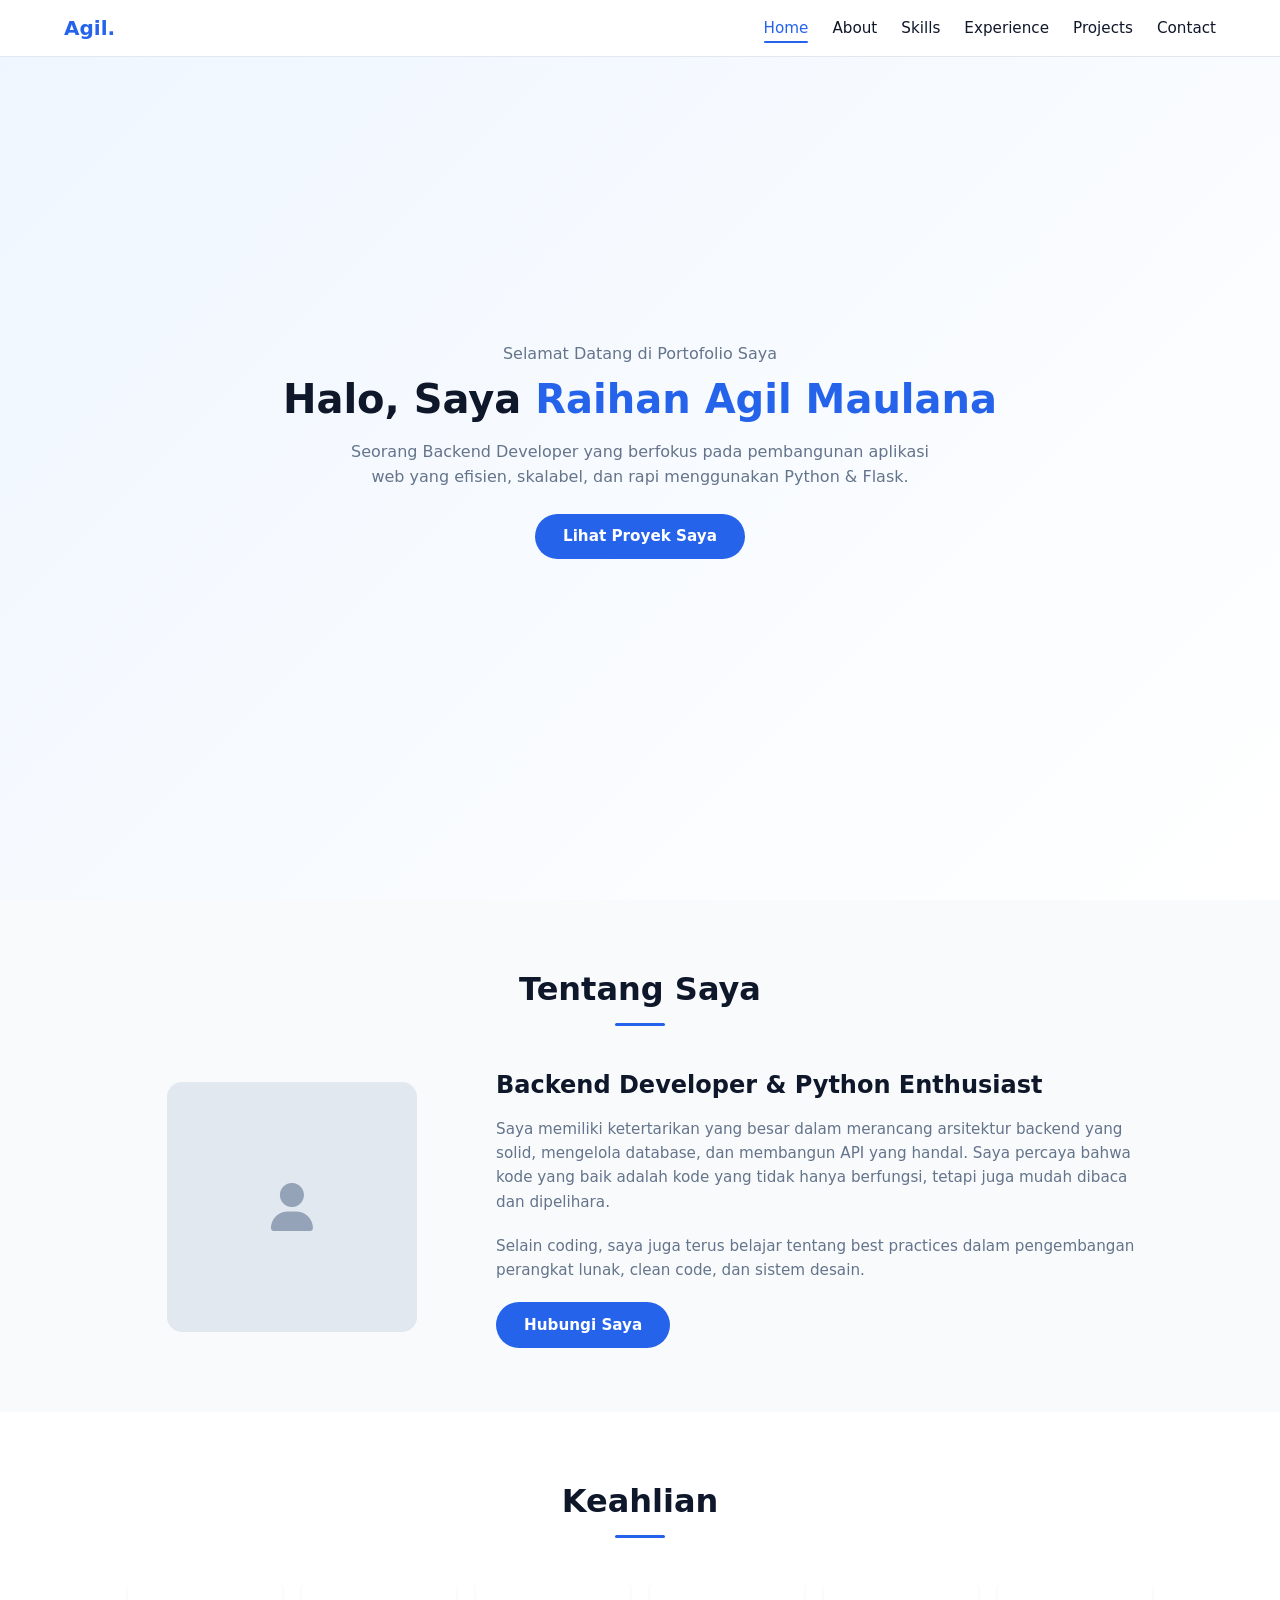
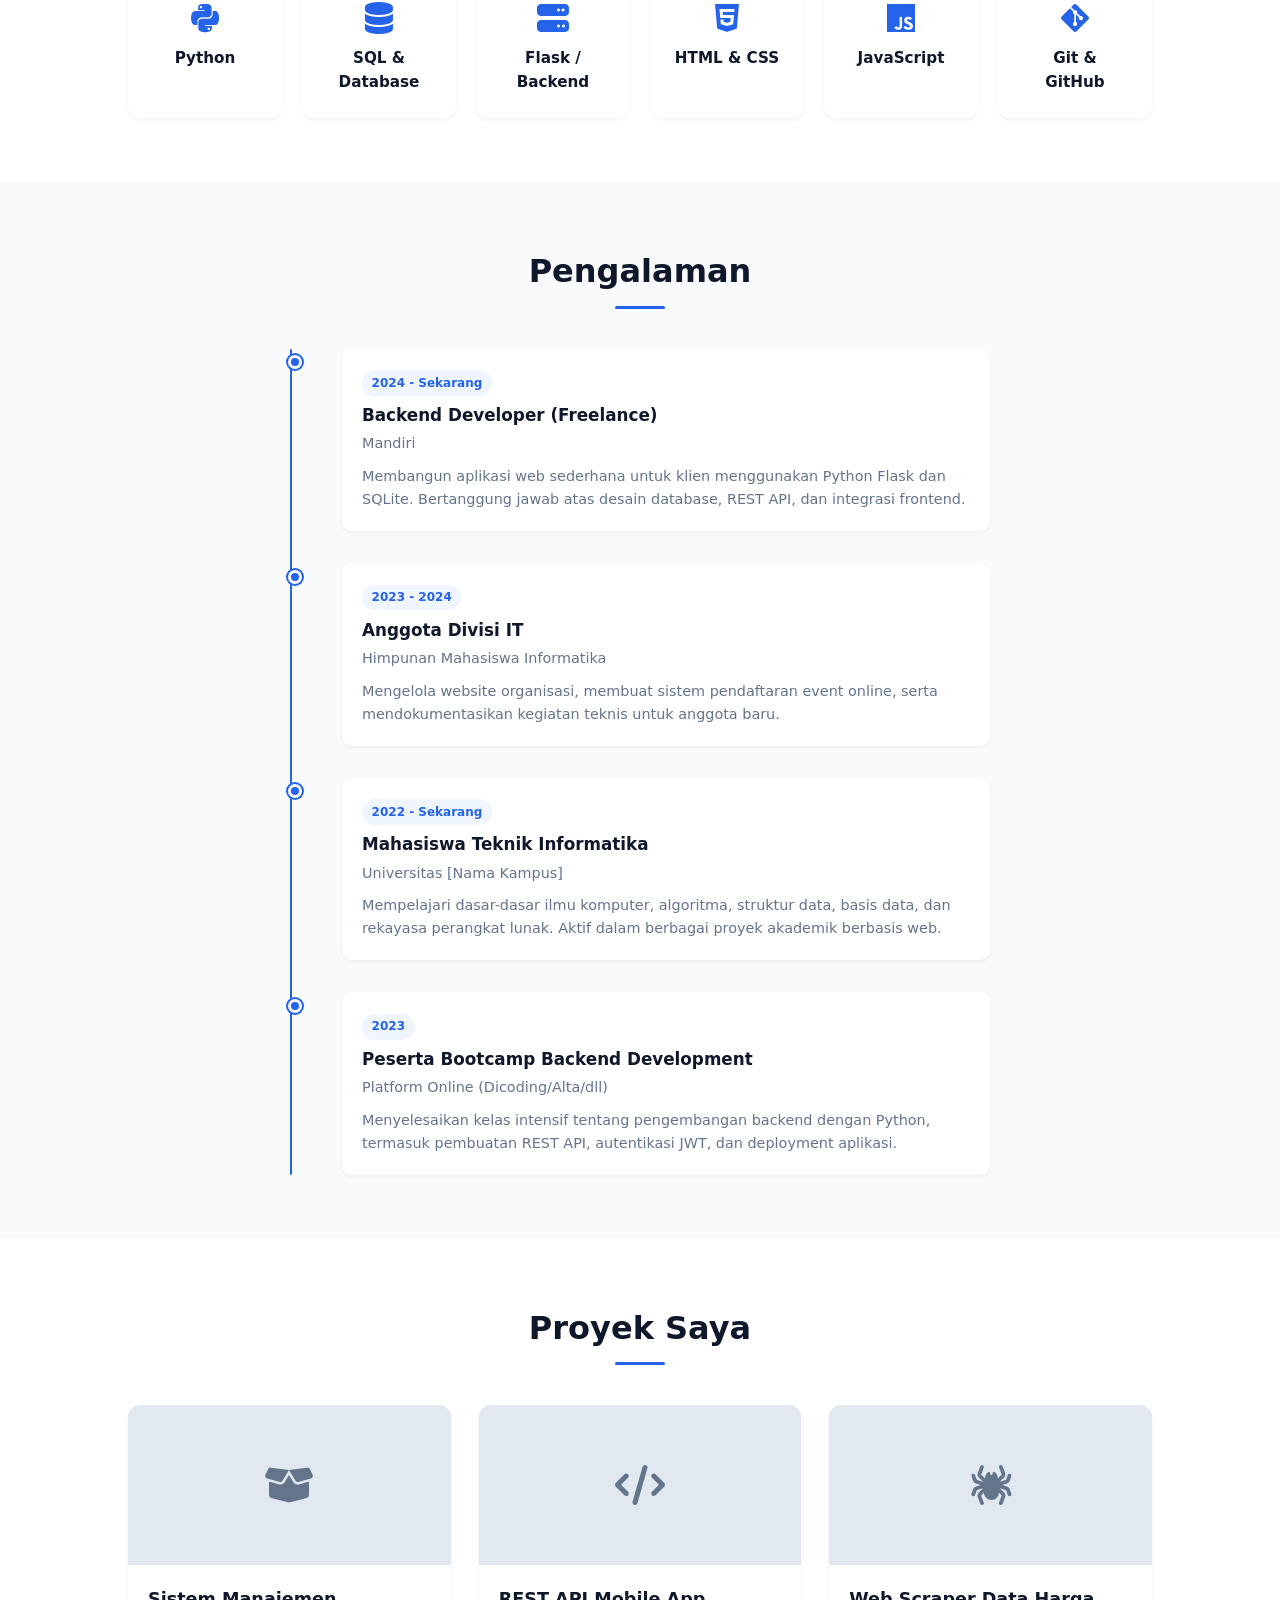
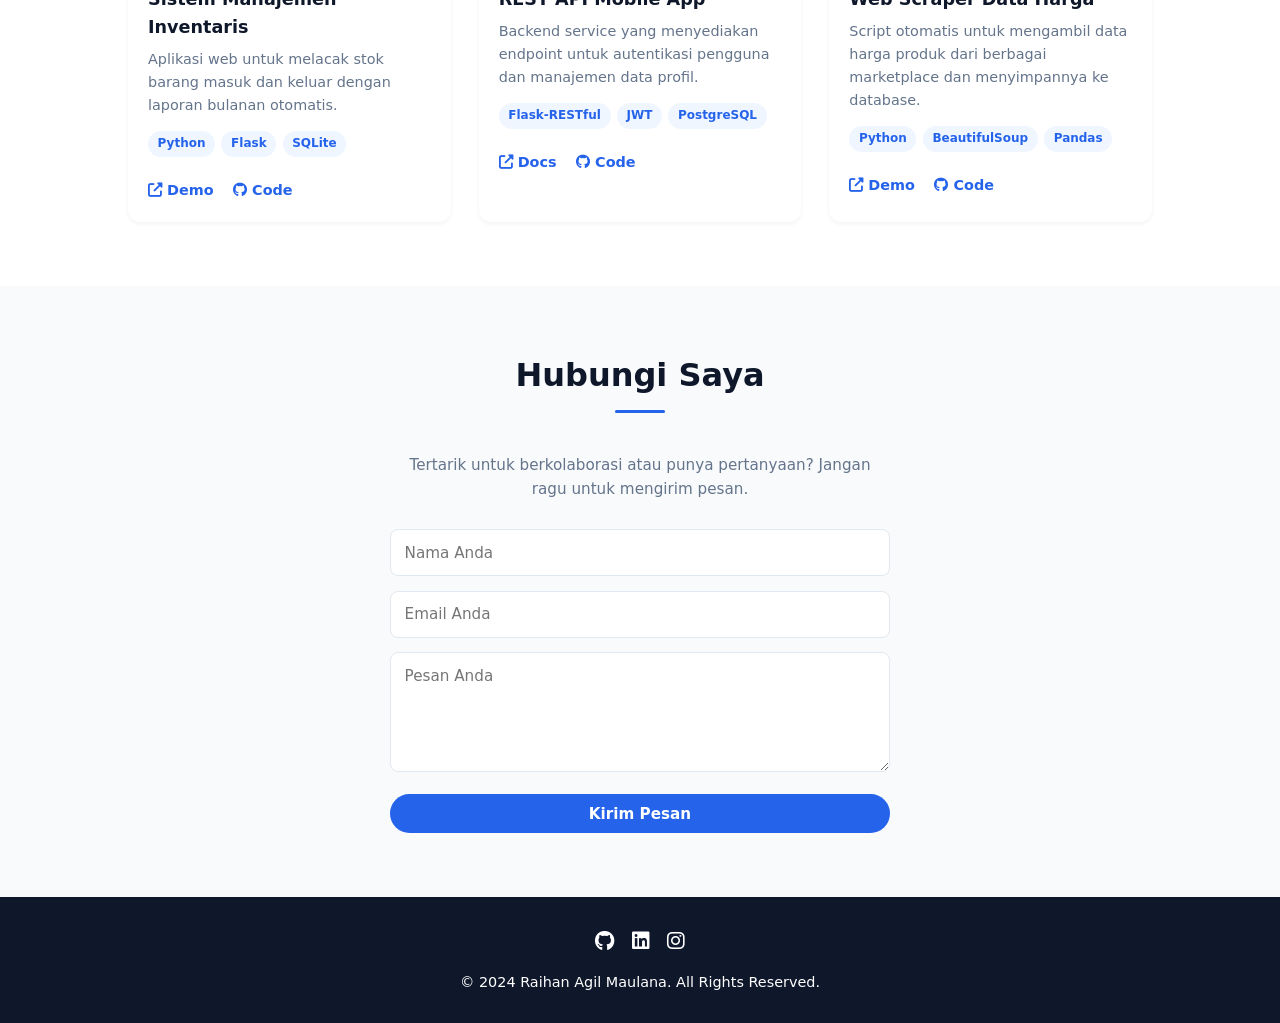
==== index.html @ 8e7da28b "ya update" ====
<!doctype html>
<html lang="id">
  <head>
    <meta charset="UTF-8" />
    <meta name="viewport" content="width=device-width, initial-scale=1.0" />
    <title>Portofolio - Raihan Agil Maulana</title>
    <!-- Font Awesome untuk ikon -->
    <link
      rel="stylesheet"
      href="https://cdnjs.cloudflare.com/ajax/libs/font-awesome/6.4.0/css/all.min.css"
    />
    <!-- CSS Eksternal -->
    <link rel="stylesheet" href="Frontend/profil/css/style.css" />
  </head>
  <body>
    <!-- Navbar -->
    <nav id="navbar">
      <a href="Frontend/admin/login.html" class="logo">Agil.</a>
      <ul id="navMenu">
        <li><a href="#home" class="nav-link active">Home</a></li>
        <li><a href="#about" class="nav-link">About</a></li>
        <li><a href="#skills" class="nav-link">Skills</a></li>
        <li><a href="#experience" class="nav-link">Experience</a></li>
        <li><a href="#projects" class="nav-link">Projects</a></li>
        <li><a href="#contact" class="nav-link">Contact</a></li>
      </ul>
      <button class="hamburger" id="hamburger">
        <i class="fas fa-bars"></i>
      </button>
    </nav>

    <!-- Hero -->
    <section class="hero" id="home">
      <div class="hero-content">
        <h4>Selamat Datang di Portofolio Saya</h4>
        <h1>Halo, Saya <span>Raihan Agil Maulana</span></h1>
        <p>
          Seorang Backend Developer yang berfokus pada pembangunan aplikasi web
          yang efisien, skalabel, dan rapi menggunakan Python & Flask.
        </p>
        <a href="#projects" class="btn">Lihat Proyek Saya</a>
      </div>
    </section>

    <!-- About -->
    <section id="about">
      <h2 class="section-title">Tentang Saya</h2>
      <div class="about-content">
        <div class="about-img">
          <div class="placeholder-img">
            <i class="fas fa-user"></i>
          </div>
        </div>
        <div class="about-text">
          <h3>Backend Developer & Python Enthusiast</h3>
          <p>
            Saya memiliki ketertarikan yang besar dalam merancang arsitektur
            backend yang solid, mengelola database, dan membangun API yang
            handal. Saya percaya bahwa kode yang baik adalah kode yang tidak
            hanya berfungsi, tetapi juga mudah dibaca dan dipelihara.
          </p>
          <p>
            Selain coding, saya juga terus belajar tentang best practices dalam
            pengembangan perangkat lunak, clean code, dan sistem desain.
          </p>
          <a href="#contact" class="btn">Hubungi Saya</a>
        </div>
      </div>
    </section>

    <!-- Skills -->
    <section id="skills" class="bg-white">
      <h2 class="section-title">Keahlian</h2>
      <div class="skills-grid">
        <div class="skill-card">
          <i class="fab fa-python"></i>
          <h4>Python</h4>
        </div>
        <div class="skill-card">
          <i class="fas fa-database"></i>
          <h4>SQL & Database</h4>
        </div>
        <div class="skill-card">
          <i class="fas fa-server"></i>
          <h4>Flask / Backend</h4>
        </div>
        <div class="skill-card">
          <i class="fab fa-html5"></i>
          <h4>HTML & CSS</h4>
        </div>
        <div class="skill-card">
          <i class="fab fa-js"></i>
          <h4>JavaScript</h4>
        </div>
        <div class="skill-card">
          <i class="fab fa-git-alt"></i>
          <h4>Git & GitHub</h4>
        </div>
      </div>
    </section>

    <!-- Experience (BARU) -->
    <section id="experience">
      <h2 class="section-title">Pengalaman</h2>
      <div class="timeline">
        <!-- Item 1 -->
        <div class="timeline-item">
          <div class="timeline-dot"></div>
          <div class="timeline-content">
            <span class="timeline-date">2024 - Sekarang</span>
            <h3>Backend Developer (Freelance)</h3>
            <h4>Mandiri</h4>
            <p>
              Membangun aplikasi web sederhana untuk klien menggunakan Python
              Flask dan SQLite. Bertanggung jawab atas desain database, REST
              API, dan integrasi frontend.
            </p>
          </div>
        </div>

        <!-- Item 2 -->
        <div class="timeline-item">
          <div class="timeline-dot"></div>
          <div class="timeline-content">
            <span class="timeline-date">2023 - 2024</span>
            <h3>Anggota Divisi IT</h3>
            <h4>Himpunan Mahasiswa Informatika</h4>
            <p>
              Mengelola website organisasi, membuat sistem pendaftaran event
              online, serta mendokumentasikan kegiatan teknis untuk anggota
              baru.
            </p>
          </div>
        </div>

        <!-- Item 3 -->
        <div class="timeline-item">
          <div class="timeline-dot"></div>
          <div class="timeline-content">
            <span class="timeline-date">2022 - Sekarang</span>
            <h3>Mahasiswa Teknik Informatika</h3>
            <h4>Universitas [Nama Kampus]</h4>
            <p>
              Mempelajari dasar-dasar ilmu komputer, algoritma, struktur data,
              basis data, dan rekayasa perangkat lunak. Aktif dalam berbagai
              proyek akademik berbasis web.
            </p>
          </div>
        </div>

        <!-- Item 4 -->
        <div class="timeline-item">
          <div class="timeline-dot"></div>
          <div class="timeline-content">
            <span class="timeline-date">2023</span>
            <h3>Peserta Bootcamp Backend Development</h3>
            <h4>Platform Online (Dicoding/Alta/dll)</h4>
            <p>
              Menyelesaikan kelas intensif tentang pengembangan backend dengan
              Python, termasuk pembuatan REST API, autentikasi JWT, dan
              deployment aplikasi.
            </p>
          </div>
        </div>
      </div>
    </section>

    <!-- Projects -->
    <section id="projects" class="bg-white">
      <h2 class="section-title">Proyek Saya</h2>
      <div class="projects-grid">
        <!-- Project 1 -->
        <div class="project-card">
          <div class="project-img"><i class="fas fa-box-open"></i></div>
          <div class="project-info">
            <h3>Sistem Manajemen Inventaris</h3>
            <p>
              Aplikasi web untuk melacak stok barang masuk dan keluar dengan
              laporan bulanan otomatis.
            </p>
            <div class="project-tags">
              <span>Python</span>
              <span>Flask</span>
              <span>SQLite</span>
            </div>
            <div class="project-links">
              <a href="#"><i class="fas fa-external-link-alt"></i> Demo</a>
              <a href="#"><i class="fab fa-github"></i> Code</a>
            </div>
          </div>
        </div>

        <!-- Project 2 -->
        <div class="project-card">
          <div class="project-img"><i class="fas fa-code"></i></div>
          <div class="project-info">
            <h3>REST API Mobile App</h3>
            <p>
              Backend service yang menyediakan endpoint untuk autentikasi
              pengguna dan manajemen data profil.
            </p>
            <div class="project-tags">
              <span>Flask-RESTful</span>
              <span>JWT</span>
              <span>PostgreSQL</span>
            </div>
            <div class="project-links">
              <a href="#"><i class="fas fa-external-link-alt"></i> Docs</a>
              <a href="#"><i class="fab fa-github"></i> Code</a>
            </div>
          </div>
        </div>

        <!-- Project 3 -->
        <div class="project-card">
          <div class="project-img"><i class="fas fa-spider"></i></div>
          <div class="project-info">
            <h3>Web Scraper Data Harga</h3>
            <p>
              Script otomatis untuk mengambil data harga produk dari berbagai
              marketplace dan menyimpannya ke database.
            </p>
            <div class="project-tags">
              <span>Python</span>
              <span>BeautifulSoup</span>
              <span>Pandas</span>
            </div>
            <div class="project-links">
              <a href="#"><i class="fas fa-external-link-alt"></i> Demo</a>
              <a href="#"><i class="fab fa-github"></i> Code</a>
            </div>
          </div>
        </div>
      </div>
    </section>

    <!-- Contact -->
    <section id="contact">
      <h2 class="section-title">Hubungi Saya</h2>
      <div class="contact-container">
        <p>
          Tertarik untuk berkolaborasi atau punya pertanyaan? Jangan ragu untuk
          mengirim pesan.
        </p>
        <form class="contact-form">
          <input type="text" placeholder="Nama Anda" required />
          <input type="email" placeholder="Email Anda" required />
          <textarea placeholder="Pesan Anda" required></textarea>
          <button type="submit" class="btn">Kirim Pesan</button>
        </form>
      </div>
    </section>

    <!-- Footer -->
    <footer>
      <div class="socials">
        <a href="#"><i class="fab fa-github"></i></a>
        <a href="#"><i class="fab fa-linkedin"></i></a>
        <a href="#"><i class="fab fa-instagram"></i></a>
      </div>
      <p>&copy; 2024 Raihan Agil Maulana. All Rights Reserved.</p>
    </footer>

    <!-- JavaScript Eksternal -->
    <script src="Frontend/profil/js/script.js"></script>
  </body>
</html>
---- Frontend/profil/css/style.css ----
/* === RESET & VARIABEL === */
:root {
  --primary: #2563eb;
  --secondary: #1e40af;
  --bg-light: #f8fafc;
  --bg-white: #ffffff;
  --text-dark: #0f172a;
  --text-gray: #64748b;
  --border: #e2e8f0;
}

* {
  margin: 0;
  padding: 0;
  box-sizing: border-box;
  font-family: "Segoe UI", system-ui, sans-serif;
}
html {
  scroll-behavior: smooth;
}
body {
  background: var(--bg-light);
  color: var(--text-dark);
  line-height: 1.6;
  font-size: 16px;
}

/* === NAVBAR === */
nav {
  position: fixed;
  top: 0;
  width: 100%;
  background: rgba(255, 255, 255, 0.95);
  backdrop-filter: blur(10px);
  z-index: 1000;
  padding: 0.75rem 5%;
  display: flex;
  justify-content: space-between;
  align-items: center;
  border-bottom: 1px solid var(--border);
  transition: all 0.3s ease;
}
nav.scrolled {
  box-shadow: 0 2px 10px rgba(0, 0, 0, 0.05);
  padding: 0.5rem 5%;
}
nav .logo {
  font-size: 1.25rem;
  font-weight: 700;
  color: var(--primary);
  text-decoration: none;
}
nav ul {
  display: flex;
  list-style: none;
  gap: 1.5rem;
}
nav ul li a {
  text-decoration: none;
  color: var(--text-dark);
  font-weight: 500;
  transition: 0.3s;
  position: relative;
  font-size: 0.95rem;
}
nav ul li a:hover,
nav ul li a.active {
  color: var(--primary);
}
nav ul li a.active::after {
  content: "";
  position: absolute;
  bottom: -6px;
  left: 0;
  width: 100%;
  height: 2px;
  background: var(--primary);
  border-radius: 2px;
}

.hamburger {
  display: none;
  background: none;
  border: none;
  font-size: 1.25rem;
  color: var(--text-dark);
  cursor: pointer;
}

/* === HERO === */
.hero {
  min-height: 100vh;
  display: flex;
  align-items: center;
  justify-content: center;
  text-align: center;
  padding: 0 1.5rem;
  background: linear-gradient(135deg, #eff6ff 0%, #ffffff 100%);
}
.hero-content h4 {
  color: var(--text-gray);
  font-weight: 500;
  margin-bottom: 0.5rem;
  font-size: 1rem;
}
.hero-content h1 {
  font-size: 2.5rem;
  margin-bottom: 1rem;
  line-height: 1.2;
}
.hero-content h1 span {
  color: var(--primary);
}
.hero-content p {
  max-width: 600px;
  margin: 0 auto 1.5rem;
  color: var(--text-gray);
  font-size: 1rem;
}

.btn {
  display: inline-block;
  padding: 0.65rem 1.75rem;
  background: var(--primary);
  color: white;
  text-decoration: none;
  border-radius: 50px;
  font-weight: 600;
  transition: 0.3s;
  border: none;
  cursor: pointer;
  font-size: 0.95rem;
}
.btn:hover {
  background: var(--secondary);
  transform: translateY(-2px);
}

/* === SECTIONS === */
section {
  padding: 4rem 10%;
}
.bg-white {
  background: var(--bg-white);
}
.section-title {
  text-align: center;
  font-size: 2rem;
  margin-bottom: 2.5rem;
}
.section-title::after {
  content: "";
  display: block;
  width: 50px;
  height: 3px;
  background: var(--primary);
  margin: 0.5rem auto 0;
  border-radius: 2px;
}

/* === ABOUT === */
.about-content {
  display: flex;
  gap: 2.5rem;
  align-items: center;
  flex-wrap: wrap;
}
.about-img {
  flex: 1;
  min-width: 200px;
  text-align: center;
}
.about-img .placeholder-img {
  width: 100%;
  max-width: 250px;
  height: 250px;
  background: #e2e8f0;
  border-radius: 15px;
  display: inline-flex;
  align-items: center;
  justify-content: center;
  font-size: 3rem;
  color: #94a3b8;
}
.about-text {
  flex: 2;
  min-width: 250px;
}
.about-text h3 {
  font-size: 1.5rem;
  margin-bottom: 0.75rem;
}
.about-text p {
  color: var(--text-gray);
  margin-bottom: 1.25rem;
  font-size: 0.95rem;
}

/* === SKILLS === */
.skills-grid {
  display: grid;
  grid-template-columns: repeat(auto-fit, minmax(130px, 1fr));
  gap: 1.25rem;
}
.skill-card {
  background: var(--bg-white);
  padding: 1.5rem;
  border-radius: 12px;
  text-align: center;
  box-shadow: 0 2px 4px rgba(0, 0, 0, 0.05);
  transition: 0.3s;
}
.skill-card:hover {
  transform: translateY(-3px);
  box-shadow: 0 6px 12px rgba(0, 0, 0, 0.08);
}
.skill-card i {
  font-size: 2rem;
  color: var(--primary);
  margin-bottom: 0.75rem;
}
.skill-card h4 {
  font-size: 0.95rem;
}

/* === TIMELINE (EXPERIENCE) === */
.timeline {
  position: relative;
  max-width: 700px;
  margin: 0 auto;
  padding-left: 1.75rem;
}
.timeline::before {
  content: "";
  position: absolute;
  left: 0;
  top: 0;
  width: 2px;
  height: 100%;
  background: var(--primary);
  border-radius: 2px;
}
.timeline-item {
  position: relative;
  padding-bottom: 2rem;
  padding-left: 1.5rem;
}
.timeline-item:last-child {
  padding-bottom: 0;
}
.timeline-dot {
  position: absolute;
  left: -1.9rem;
  top: 0.4rem;
  width: 14px;
  height: 14px;
  border-radius: 50%;
  background: var(--primary);
  border: 3px solid var(--bg-light);
  box-shadow: 0 0 0 2px var(--primary);
}
.timeline-content {
  background: var(--bg-white);
  padding: 1.25rem;
  border-radius: 10px;
  box-shadow: 0 2px 4px rgba(0, 0, 0, 0.05);
  transition: 0.3s;
}
.timeline-content:hover {
  transform: translateX(4px);
  box-shadow: 0 4px 8px rgba(0, 0, 0, 0.08);
}
.timeline-date {
  display: inline-block;
  background: #eff6ff;
  color: var(--primary);
  padding: 0.2rem 0.6rem;
  border-radius: 15px;
  font-size: 0.75rem;
  font-weight: 600;
  margin-bottom: 0.4rem;
}
.timeline-content h3 {
  font-size: 1.05rem;
  margin-bottom: 0.2rem;
}
.timeline-content h4 {
  color: var(--text-gray);
  font-size: 0.9rem;
  font-weight: 500;
  margin-bottom: 0.6rem;
}
.timeline-content p {
  color: var(--text-gray);
  font-size: 0.9rem;
}

/* === PROJECTS === */
.projects-grid {
  display: grid;
  grid-template-columns: repeat(auto-fit, minmax(280px, 1fr));
  gap: 1.75rem;
}
.project-card {
  background: var(--bg-white);
  border-radius: 12px;
  overflow: hidden;
  box-shadow: 0 2px 4px rgba(0, 0, 0, 0.05);
  transition: 0.3s;
}
.project-card:hover {
  transform: translateY(-3px);
  box-shadow: 0 6px 12px rgba(0, 0, 0, 0.08);
}
.project-img {
  height: 160px;
  background: #e2e8f0;
  display: flex;
  align-items: center;
  justify-content: center;
  color: var(--text-gray);
  font-size: 2.5rem;
}
.project-info {
  padding: 1.25rem;
}
.project-info h3 {
  margin-bottom: 0.4rem;
  font-size: 1.1rem;
}
.project-info p {
  color: var(--text-gray);
  font-size: 0.9rem;
  margin-bottom: 0.9rem;
}
.project-tags {
  display: flex;
  gap: 0.4rem;
  flex-wrap: wrap;
  margin-bottom: 1.25rem;
}
.project-tags span {
  background: #eff6ff;
  color: var(--primary);
  padding: 0.2rem 0.6rem;
  border-radius: 15px;
  font-size: 0.75rem;
  font-weight: 600;
}
.project-links a {
  text-decoration: none;
  color: var(--primary);
  font-weight: 600;
  margin-right: 0.9rem;
  font-size: 0.9rem;
}

/* === CONTACT === */
.contact-container {
  max-width: 500px;
  margin: 0 auto;
  text-align: center;
}
.contact-container p {
  color: var(--text-gray);
  margin-bottom: 1.75rem;
  font-size: 0.95rem;
}
.contact-form input,
.contact-form textarea {
  width: 100%;
  padding: 0.85rem;
  margin-bottom: 0.9rem;
  border: 1px solid var(--border);
  border-radius: 8px;
  font-size: 0.95rem;
  outline: none;
  transition: 0.3s;
}
.contact-form input:focus,
.contact-form textarea:focus {
  border-color: var(--primary);
}
.contact-form textarea {
  min-height: 120px;
  resize: vertical;
}
.contact-form button {
  width: 100%;
}

/* === FOOTER === */
footer {
  background: var(--text-dark);
  color: white;
  text-align: center;
  padding: 1.75rem;
}
footer .socials {
  margin-bottom: 0.9rem;
}
footer .socials a {
  color: white;
  font-size: 1.25rem;
  margin: 0 0.4rem;
  transition: 0.3s;
  text-decoration: none;
}
footer .socials a:hover {
  color: var(--primary);
}
footer p {
  font-size: 0.9rem;
}

/* === RESPONSIVE === */
@media (max-width: 1024px) {
  section {
    padding: 3.5rem 8%;
  }
  .hero-content h1 {
    font-size: 2.2rem;
  }
  .section-title {
    font-size: 1.85rem;
  }
}

@media (max-width: 768px) {
  nav ul {
    position: fixed;
    top: 60px;
    right: -100%;
    width: 65%;
    height: 100vh;
    background: white;
    flex-direction: column;
    padding: 1.5rem;
    box-shadow: -5px 0 15px rgba(0, 0, 0, 0.1);
    transition: right 0.3s ease;
    gap: 1rem;
  }
  nav ul.active {
    right: 0;
  }
  nav .logo {
    font-size: 1.1rem;
  }
  nav ul li a {
    font-size: 0.9rem;
  }
  .hamburger {
    display: block;
  }

  .hero {
    min-height: 90vh;
  }
  .hero-content h1 {
    font-size: 1.9rem;
  }
  .hero-content p {
    font-size: 0.95rem;
  }

  section {
    padding: 3rem 5%;
  }
  .section-title {
    font-size: 1.75rem;
  }

  .about-content {
    gap: 2rem;
  }
  .about-img .placeholder-img {
    max-width: 200px;
    height: 200px;
  }
  .about-text h3 {
    font-size: 1.35rem;
  }

  .skills-grid {
    grid-template-columns: repeat(auto-fit, minmax(110px, 1fr));
    gap: 1rem;
  }
  .skill-card {
    padding: 1.25rem;
  }
  .skill-card i {
    font-size: 1.75rem;
  }

  .timeline {
    padding-left: 1.4rem;
  }
  .timeline-dot {
    left: -1.6rem;
    width: 12px;
    height: 12px;
  }
  .timeline-item {
    padding-left: 1.2rem;
    padding-bottom: 1.75rem;
  }
  .timeline-content {
    padding: 1rem;
  }
  .timeline-content h3 {
    font-size: 1rem;
  }
  .timeline-content p {
    font-size: 0.85rem;
  }

  .projects-grid {
    grid-template-columns: 1fr;
    gap: 1.5rem;
  }
  .project-img {
    height: 150px;
  }
  .project-info {
    padding: 1.1rem;
  }

  .contact-container {
    padding: 0 1rem;
  }
  .contact-form input,
  .contact-form textarea {
    padding: 0.75rem;
    font-size: 0.9rem;
  }

  footer {
    padding: 1.5rem;
  }
  footer .socials a {
    font-size: 1.1rem;
    margin: 0 0.3rem;
  }
}

@media (max-width: 480px) {
  .hero-content h1 {
    font-size: 1.75rem;
  }
  .hero-content h4 {
    font-size: 0.9rem;
  }
  .btn {
    padding: 0.6rem 1.5rem;
    font-size: 0.9rem;
  }

  section {
    padding: 2.5rem 4%;
  }
  .section-title {
    font-size: 1.6rem;
  }

  .about-text h3 {
    font-size: 1.25rem;
  }
  .about-text p {
    font-size: 0.9rem;
  }

  .skills-grid {
    grid-template-columns: repeat(2, 1fr);
  }

  .timeline-content h3 {
    font-size: 0.95rem;
  }
  .timeline-content h4 {
    font-size: 0.85rem;
  }

  .project-info h3 {
    font-size: 1.05rem;
  }
  .project-info p {
    font-size: 0.85rem;
  }
  .project-tags span {
    font-size: 0.7rem;
    padding: 0.15rem 0.5rem;
  }
}
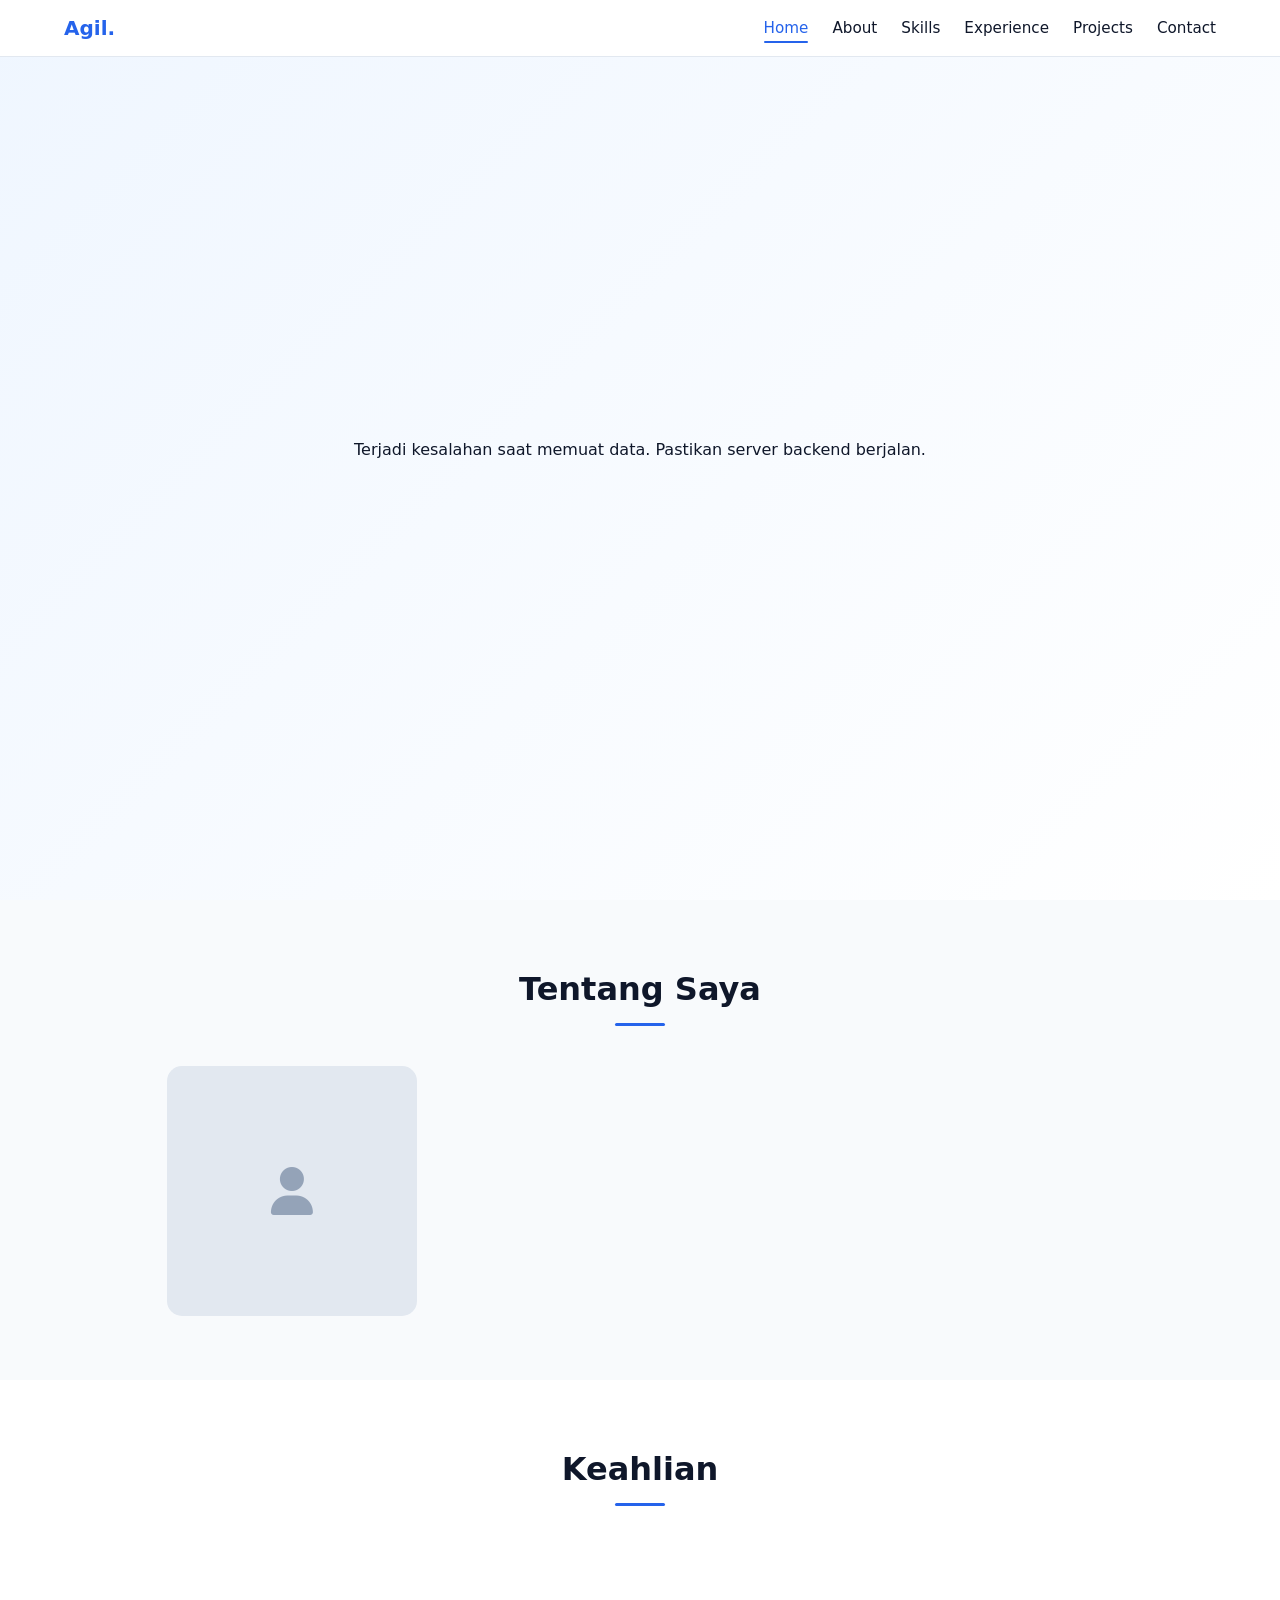
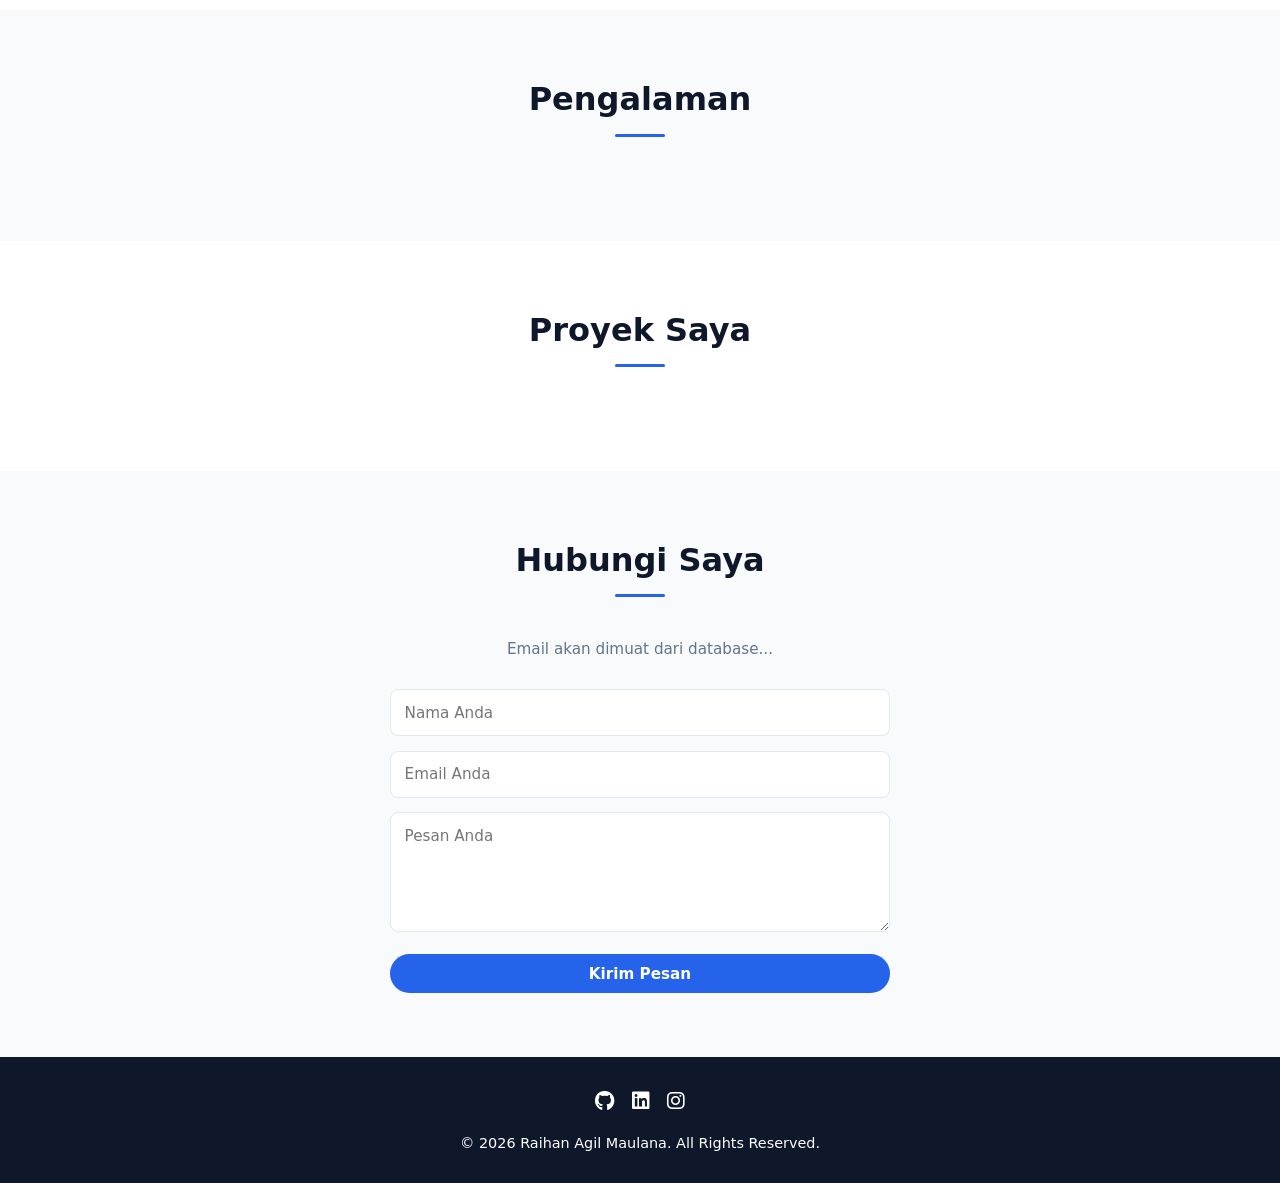
==== commit 831d2252: "ya" ====
--- a/index.html
+++ b/index.html
@@ -4,12 +4,7 @@
     <meta charset="UTF-8" />
     <meta name="viewport" content="width=device-width, initial-scale=1.0" />
     <title>Portofolio - Raihan Agil Maulana</title>
-    <!-- Font Awesome untuk ikon -->
-    <link
-      rel="stylesheet"
-      href="https://cdnjs.cloudflare.com/ajax/libs/font-awesome/6.4.0/css/all.min.css"
-    />
-    <!-- CSS Eksternal -->
+    <link rel="stylesheet" href="https://cdnjs.cloudflare.com/ajax/libs/font-awesome/6.4.0/css/all.min.css" />
     <link rel="stylesheet" href="Frontend/profil/css/style.css" />
   </head>
   <body>
@@ -24,224 +19,60 @@
         <li><a href="#projects" class="nav-link">Projects</a></li>
         <li><a href="#contact" class="nav-link">Contact</a></li>
       </ul>
-      <button class="hamburger" id="hamburger">
-        <i class="fas fa-bars"></i>
-      </button>
+      <button class="hamburger" id="hamburger"><i class="fas fa-bars"></i></button>
     </nav>
 
-    <!-- Hero -->
+    <!-- Hero Section (Dinamis) -->
     <section class="hero" id="home">
-      <div class="hero-content">
-        <h4>Selamat Datang di Portofolio Saya</h4>
-        <h1>Halo, Saya <span>Raihan Agil Maulana</span></h1>
-        <p>
-          Seorang Backend Developer yang berfokus pada pembangunan aplikasi web
-          yang efisien, skalabel, dan rapi menggunakan Python & Flask.
-        </p>
-        <a href="#projects" class="btn">Lihat Proyek Saya</a>
+      <div class="hero-content" id="hero-content">
+        <!-- Konten akan diisi oleh JS -->
+        <div class="loading-skeleton">Memuat profil...</div>
       </div>
     </section>
 
-    <!-- About -->
+    <!-- About Section (Dinamis) -->
     <section id="about">
       <h2 class="section-title">Tentang Saya</h2>
       <div class="about-content">
         <div class="about-img">
-          <div class="placeholder-img">
-            <i class="fas fa-user"></i>
-          </div>
+          <img id="profile-photo" src="" alt="Foto Profil" style="display:none; width:100%; border-radius:50%;" />
+          <div class="placeholder-img" id="photo-placeholder"><i class="fas fa-user"></i></div>
         </div>
-        <div class="about-text">
-          <h3>Backend Developer & Python Enthusiast</h3>
-          <p>
-            Saya memiliki ketertarikan yang besar dalam merancang arsitektur
-            backend yang solid, mengelola database, dan membangun API yang
-            handal. Saya percaya bahwa kode yang baik adalah kode yang tidak
-            hanya berfungsi, tetapi juga mudah dibaca dan dipelihara.
-          </p>
-          <p>
-            Selain coding, saya juga terus belajar tentang best practices dalam
-            pengembangan perangkat lunak, clean code, dan sistem desain.
-          </p>
-          <a href="#contact" class="btn">Hubungi Saya</a>
+        <div class="about-text" id="about-text">
+          <!-- Diisi oleh JS -->
         </div>
       </div>
     </section>
 
-    <!-- Skills -->
+    <!-- Skills Section (Dinamis) -->
     <section id="skills" class="bg-white">
       <h2 class="section-title">Keahlian</h2>
-      <div class="skills-grid">
-        <div class="skill-card">
-          <i class="fab fa-python"></i>
-          <h4>Python</h4>
-        </div>
-        <div class="skill-card">
-          <i class="fas fa-database"></i>
-          <h4>SQL & Database</h4>
-        </div>
-        <div class="skill-card">
-          <i class="fas fa-server"></i>
-          <h4>Flask / Backend</h4>
-        </div>
-        <div class="skill-card">
-          <i class="fab fa-html5"></i>
-          <h4>HTML & CSS</h4>
-        </div>
-        <div class="skill-card">
-          <i class="fab fa-js"></i>
-          <h4>JavaScript</h4>
-        </div>
-        <div class="skill-card">
-          <i class="fab fa-git-alt"></i>
-          <h4>Git & GitHub</h4>
-        </div>
+      <div class="skills-grid" id="skills-container">
+        <!-- Diisi oleh JS -->
       </div>
     </section>
 
-    <!-- Experience (BARU) -->
+    <!-- Experience Section (Dinamis) -->
     <section id="experience">
       <h2 class="section-title">Pengalaman</h2>
-      <div class="timeline">
-        <!-- Item 1 -->
-        <div class="timeline-item">
-          <div class="timeline-dot"></div>
-          <div class="timeline-content">
-            <span class="timeline-date">2024 - Sekarang</span>
-            <h3>Backend Developer (Freelance)</h3>
-            <h4>Mandiri</h4>
-            <p>
-              Membangun aplikasi web sederhana untuk klien menggunakan Python
-              Flask dan SQLite. Bertanggung jawab atas desain database, REST
-              API, dan integrasi frontend.
-            </p>
-          </div>
-        </div>
-
-        <!-- Item 2 -->
-        <div class="timeline-item">
-          <div class="timeline-dot"></div>
-          <div class="timeline-content">
-            <span class="timeline-date">2023 - 2024</span>
-            <h3>Anggota Divisi IT</h3>
-            <h4>Himpunan Mahasiswa Informatika</h4>
-            <p>
-              Mengelola website organisasi, membuat sistem pendaftaran event
-              online, serta mendokumentasikan kegiatan teknis untuk anggota
-              baru.
-            </p>
-          </div>
-        </div>
-
-        <!-- Item 3 -->
-        <div class="timeline-item">
-          <div class="timeline-dot"></div>
-          <div class="timeline-content">
-            <span class="timeline-date">2022 - Sekarang</span>
-            <h3>Mahasiswa Teknik Informatika</h3>
-            <h4>Universitas [Nama Kampus]</h4>
-            <p>
-              Mempelajari dasar-dasar ilmu komputer, algoritma, struktur data,
-              basis data, dan rekayasa perangkat lunak. Aktif dalam berbagai
-              proyek akademik berbasis web.
-            </p>
-          </div>
-        </div>
-
-        <!-- Item 4 -->
-        <div class="timeline-item">
-          <div class="timeline-dot"></div>
-          <div class="timeline-content">
-            <span class="timeline-date">2023</span>
-            <h3>Peserta Bootcamp Backend Development</h3>
-            <h4>Platform Online (Dicoding/Alta/dll)</h4>
-            <p>
-              Menyelesaikan kelas intensif tentang pengembangan backend dengan
-              Python, termasuk pembuatan REST API, autentikasi JWT, dan
-              deployment aplikasi.
-            </p>
-          </div>
-        </div>
+      <div class="timeline" id="experience-container">
+        <!-- Diisi oleh JS -->
       </div>
     </section>
 
-    <!-- Projects -->
+    <!-- Projects Section (Dinamis) -->
     <section id="projects" class="bg-white">
       <h2 class="section-title">Proyek Saya</h2>
-      <div class="projects-grid">
-        <!-- Project 1 -->
-        <div class="project-card">
-          <div class="project-img"><i class="fas fa-box-open"></i></div>
-          <div class="project-info">
-            <h3>Sistem Manajemen Inventaris</h3>
-            <p>
-              Aplikasi web untuk melacak stok barang masuk dan keluar dengan
-              laporan bulanan otomatis.
-            </p>
-            <div class="project-tags">
-              <span>Python</span>
-              <span>Flask</span>
-              <span>SQLite</span>
-            </div>
-            <div class="project-links">
-              <a href="#"><i class="fas fa-external-link-alt"></i> Demo</a>
-              <a href="#"><i class="fab fa-github"></i> Code</a>
-            </div>
-          </div>
-        </div>
-
-        <!-- Project 2 -->
-        <div class="project-card">
-          <div class="project-img"><i class="fas fa-code"></i></div>
-          <div class="project-info">
-            <h3>REST API Mobile App</h3>
-            <p>
-              Backend service yang menyediakan endpoint untuk autentikasi
-              pengguna dan manajemen data profil.
-            </p>
-            <div class="project-tags">
-              <span>Flask-RESTful</span>
-              <span>JWT</span>
-              <span>PostgreSQL</span>
-            </div>
-            <div class="project-links">
-              <a href="#"><i class="fas fa-external-link-alt"></i> Docs</a>
-              <a href="#"><i class="fab fa-github"></i> Code</a>
-            </div>
-          </div>
-        </div>
-
-        <!-- Project 3 -->
-        <div class="project-card">
-          <div class="project-img"><i class="fas fa-spider"></i></div>
-          <div class="project-info">
-            <h3>Web Scraper Data Harga</h3>
-            <p>
-              Script otomatis untuk mengambil data harga produk dari berbagai
-              marketplace dan menyimpannya ke database.
-            </p>
-            <div class="project-tags">
-              <span>Python</span>
-              <span>BeautifulSoup</span>
-              <span>Pandas</span>
-            </div>
-            <div class="project-links">
-              <a href="#"><i class="fas fa-external-link-alt"></i> Demo</a>
-              <a href="#"><i class="fab fa-github"></i> Code</a>
-            </div>
-          </div>
-        </div>
+      <div class="projects-grid" id="projects-container">
+        <!-- Diisi oleh JS -->
       </div>
     </section>
 
-    <!-- Contact -->
+    <!-- Contact & Footer tetap statis atau bisa dibuat dinamis nanti -->
     <section id="contact">
       <h2 class="section-title">Hubungi Saya</h2>
       <div class="contact-container">
-        <p>
-          Tertarik untuk berkolaborasi atau punya pertanyaan? Jangan ragu untuk
-          mengirim pesan.
-        </p>
+        <p id="contact-email-display">Email akan dimuat dari database...</p>
         <form class="contact-form">
           <input type="text" placeholder="Nama Anda" required />
           <input type="email" placeholder="Email Anda" required />
@@ -251,17 +82,16 @@
       </div>
     </section>
 
-    <!-- Footer -->
     <footer>
       <div class="socials">
         <a href="#"><i class="fab fa-github"></i></a>
         <a href="#"><i class="fab fa-linkedin"></i></a>
         <a href="#"><i class="fab fa-instagram"></i></a>
       </div>
-      <p>&copy; 2024 Raihan Agil Maulana. All Rights Reserved.</p>
+      <p>&copy; <span id="current-year"></span> Raihan Agil Maulana. All Rights Reserved.</p>
     </footer>
 
-    <!-- JavaScript Eksternal -->
+    <!-- JavaScript Utama -->
     <script src="Frontend/profil/js/script.js"></script>
   </body>
-</html>
+</html>
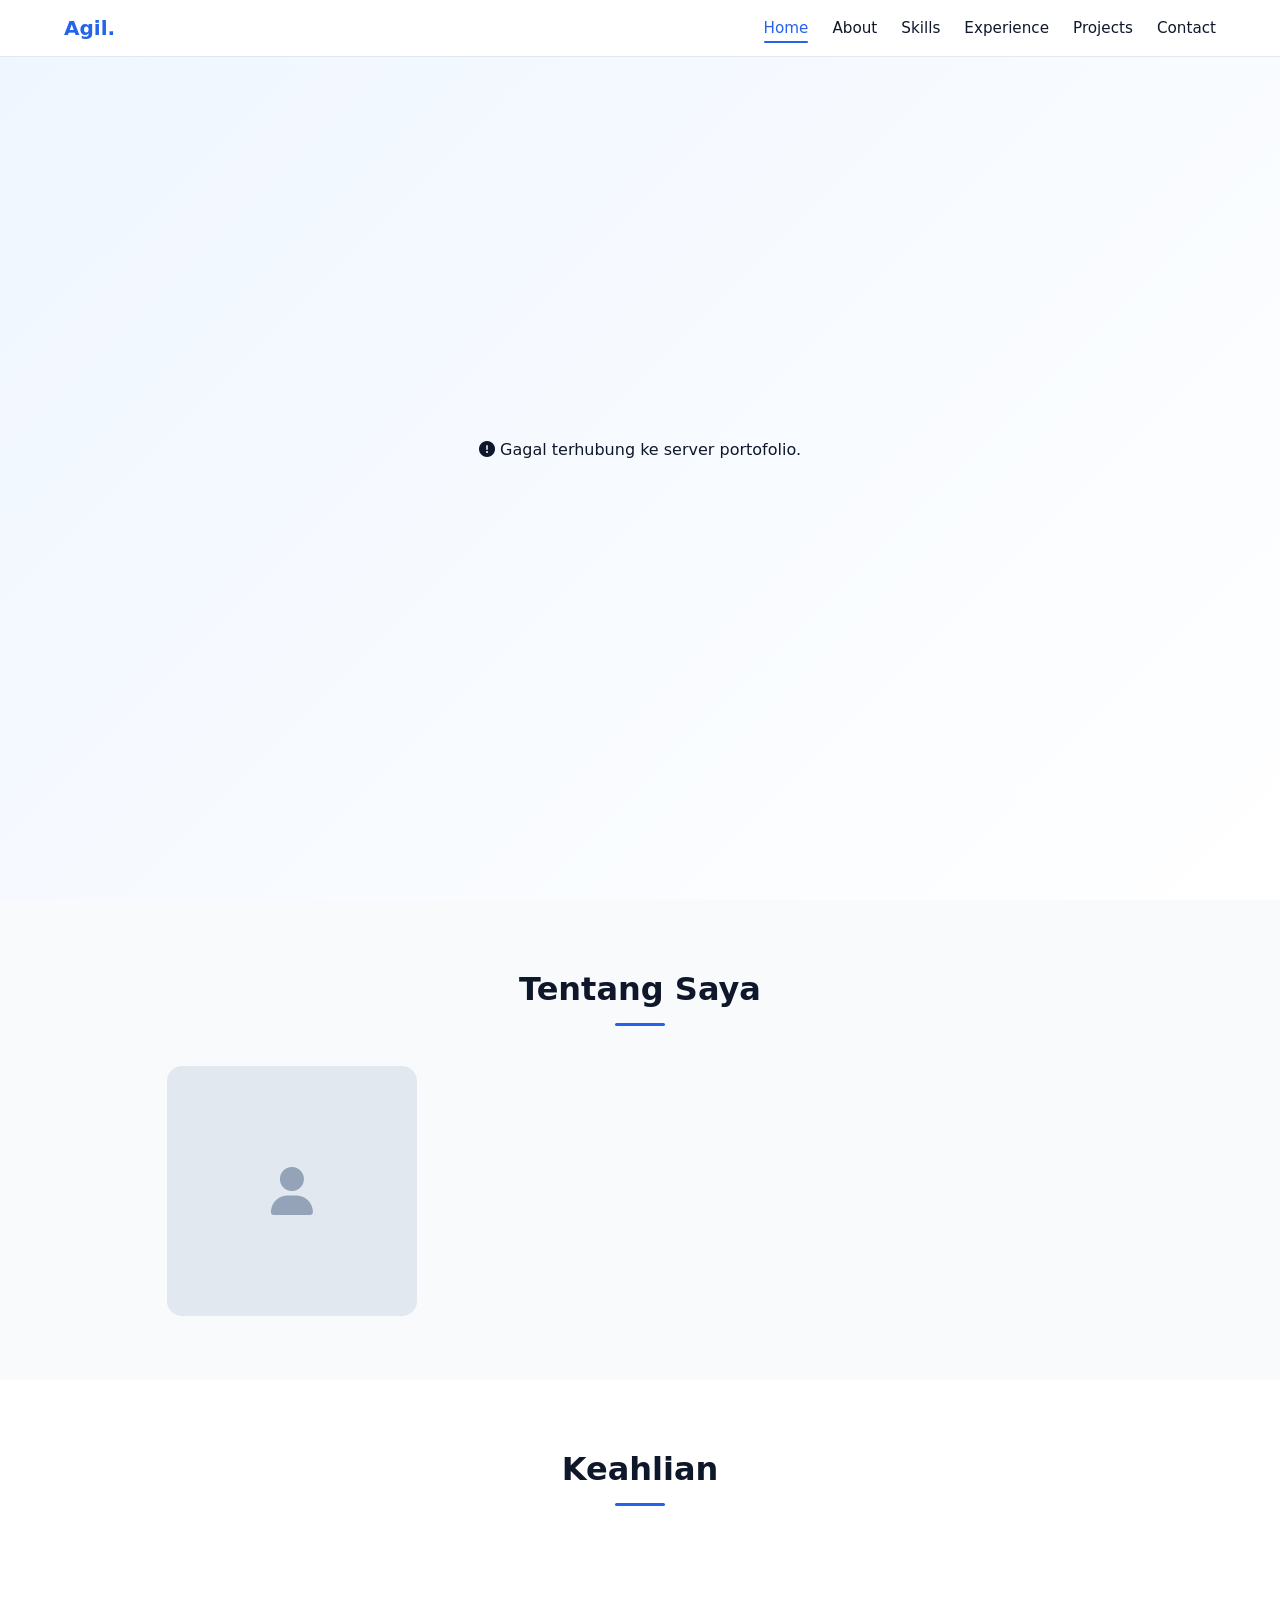
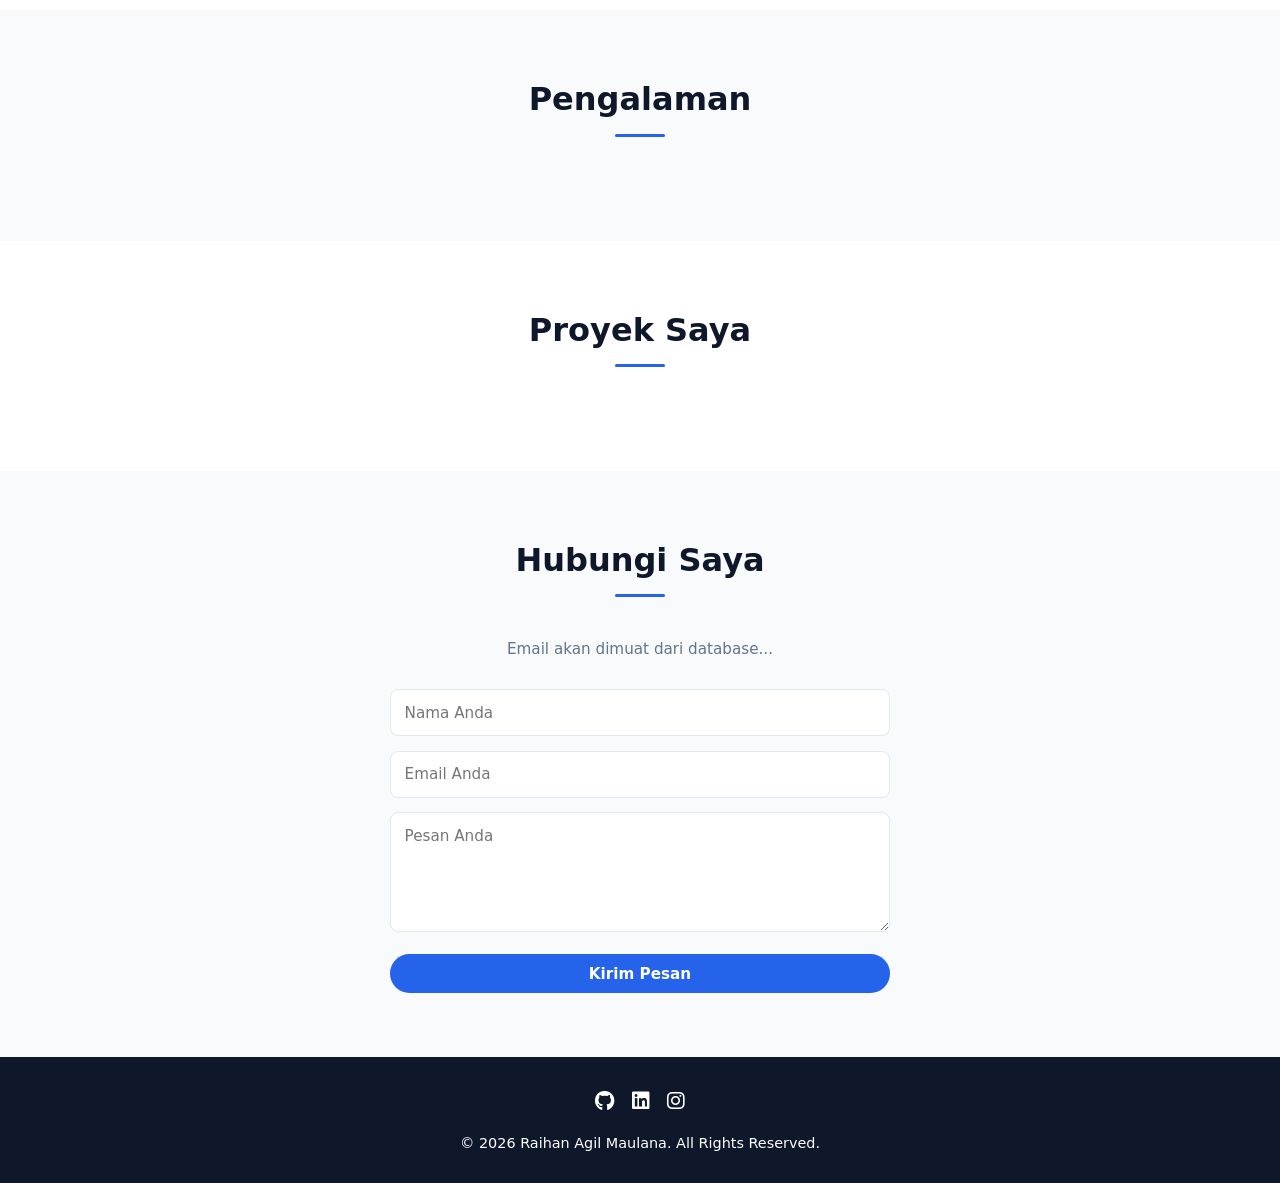
==== commit 923faaec: "ya update lagi" ====
--- a/index.html
+++ b/index.html
@@ -5,7 +5,7 @@
     <meta name="viewport" content="width=device-width, initial-scale=1.0" />
     <title>Portofolio - Raihan Agil Maulana</title>
     <link rel="stylesheet" href="https://cdnjs.cloudflare.com/ajax/libs/font-awesome/6.4.0/css/all.min.css" />
-    <link rel="stylesheet" href="Frontend/profil/css/style.css" />
+    <link rel="stylesheet" href="Frontend/utama/css/style.css" />
   </head>
   <body>
     <!-- Navbar -->
@@ -92,6 +92,6 @@
     </footer>
 
     <!-- JavaScript Utama -->
-    <script src="Frontend/profil/js/script.js"></script>
+    <script src="Frontend/utama/js/script.js"></script>
   </body>
 </html>
--- a/Frontend/utama/css/style.css
+++ b/Frontend/utama/css/style.css
@@ -0,0 +1,593 @@
+/* === RESET & VARIABEL === */
+:root {
+  --primary: #2563eb;
+  --secondary: #1e40af;
+  --bg-light: #f8fafc;
+  --bg-white: #ffffff;
+  --text-dark: #0f172a;
+  --text-gray: #64748b;
+  --border: #e2e8f0;
+}
+
+* {
+  margin: 0;
+  padding: 0;
+  box-sizing: border-box;
+  font-family: "Segoe UI", system-ui, sans-serif;
+}
+html {
+  scroll-behavior: smooth;
+}
+body {
+  background: var(--bg-light);
+  color: var(--text-dark);
+  line-height: 1.6;
+  font-size: 16px;
+}
+
+/* === NAVBAR === */
+nav {
+  position: fixed;
+  top: 0;
+  width: 100%;
+  background: rgba(255, 255, 255, 0.95);
+  backdrop-filter: blur(10px);
+  z-index: 1000;
+  padding: 0.75rem 5%;
+  display: flex;
+  justify-content: space-between;
+  align-items: center;
+  border-bottom: 1px solid var(--border);
+  transition: all 0.3s ease;
+}
+nav.scrolled {
+  box-shadow: 0 2px 10px rgba(0, 0, 0, 0.05);
+  padding: 0.5rem 5%;
+}
+nav .logo {
+  font-size: 1.25rem;
+  font-weight: 700;
+  color: var(--primary);
+  text-decoration: none;
+}
+nav ul {
+  display: flex;
+  list-style: none;
+  gap: 1.5rem;
+}
+nav ul li a {
+  text-decoration: none;
+  color: var(--text-dark);
+  font-weight: 500;
+  transition: 0.3s;
+  position: relative;
+  font-size: 0.95rem;
+}
+nav ul li a:hover,
+nav ul li a.active {
+  color: var(--primary);
+}
+nav ul li a.active::after {
+  content: "";
+  position: absolute;
+  bottom: -6px;
+  left: 0;
+  width: 100%;
+  height: 2px;
+  background: var(--primary);
+  border-radius: 2px;
+}
+
+.hamburger {
+  display: none;
+  background: none;
+  border: none;
+  font-size: 1.25rem;
+  color: var(--text-dark);
+  cursor: pointer;
+}
+
+/* === HERO === */
+.hero {
+  min-height: 100vh;
+  display: flex;
+  align-items: center;
+  justify-content: center;
+  text-align: center;
+  padding: 0 1.5rem;
+  background: linear-gradient(135deg, #eff6ff 0%, #ffffff 100%);
+}
+.hero-content h4 {
+  color: var(--text-gray);
+  font-weight: 500;
+  margin-bottom: 0.5rem;
+  font-size: 1rem;
+}
+.hero-content h1 {
+  font-size: 2.5rem;
+  margin-bottom: 1rem;
+  line-height: 1.2;
+}
+.hero-content h1 span {
+  color: var(--primary);
+}
+.hero-content p {
+  max-width: 600px;
+  margin: 0 auto 1.5rem;
+  color: var(--text-gray);
+  font-size: 1rem;
+}
+
+.btn {
+  display: inline-block;
+  padding: 0.65rem 1.75rem;
+  background: var(--primary);
+  color: white;
+  text-decoration: none;
+  border-radius: 50px;
+  font-weight: 600;
+  transition: 0.3s;
+  border: none;
+  cursor: pointer;
+  font-size: 0.95rem;
+}
+.btn:hover {
+  background: var(--secondary);
+  transform: translateY(-2px);
+}
+
+/* === SECTIONS === */
+section {
+  padding: 4rem 10%;
+}
+.bg-white {
+  background: var(--bg-white);
+}
+.section-title {
+  text-align: center;
+  font-size: 2rem;
+  margin-bottom: 2.5rem;
+}
+.section-title::after {
+  content: "";
+  display: block;
+  width: 50px;
+  height: 3px;
+  background: var(--primary);
+  margin: 0.5rem auto 0;
+  border-radius: 2px;
+}
+
+/* === ABOUT === */
+.about-content {
+  display: flex;
+  gap: 2.5rem;
+  align-items: center;
+  flex-wrap: wrap;
+}
+.about-img {
+  flex: 1;
+  min-width: 200px;
+  text-align: center;
+}
+.about-img .placeholder-img {
+  width: 100%;
+  max-width: 250px;
+  height: 250px;
+  background: #e2e8f0;
+  border-radius: 15px;
+  display: inline-flex;
+  align-items: center;
+  justify-content: center;
+  font-size: 3rem;
+  color: #94a3b8;
+}
+.about-text {
+  flex: 2;
+  min-width: 250px;
+}
+.about-text h3 {
+  font-size: 1.5rem;
+  margin-bottom: 0.75rem;
+}
+.about-text p {
+  color: var(--text-gray);
+  margin-bottom: 1.25rem;
+  font-size: 0.95rem;
+}
+
+/* === SKILLS === */
+.skills-grid {
+  display: grid;
+  grid-template-columns: repeat(auto-fit, minmax(130px, 1fr));
+  gap: 1.25rem;
+}
+.skill-card {
+  background: var(--bg-white);
+  padding: 1.5rem;
+  border-radius: 12px;
+  text-align: center;
+  box-shadow: 0 2px 4px rgba(0, 0, 0, 0.05);
+  transition: 0.3s;
+}
+.skill-card:hover {
+  transform: translateY(-3px);
+  box-shadow: 0 6px 12px rgba(0, 0, 0, 0.08);
+}
+.skill-card i {
+  font-size: 2rem;
+  color: var(--primary);
+  margin-bottom: 0.75rem;
+}
+.skill-card h4 {
+  font-size: 0.95rem;
+}
+
+/* === TIMELINE (EXPERIENCE) === */
+.timeline {
+  position: relative;
+  max-width: 700px;
+  margin: 0 auto;
+  padding-left: 1.75rem;
+}
+.timeline::before {
+  content: "";
+  position: absolute;
+  left: 0;
+  top: 0;
+  width: 2px;
+  height: 100%;
+  background: var(--primary);
+  border-radius: 2px;
+}
+.timeline-item {
+  position: relative;
+  padding-bottom: 2rem;
+  padding-left: 1.5rem;
+}
+.timeline-item:last-child {
+  padding-bottom: 0;
+}
+.timeline-dot {
+  position: absolute;
+  left: -1.9rem;
+  top: 0.4rem;
+  width: 14px;
+  height: 14px;
+  border-radius: 50%;
+  background: var(--primary);
+  border: 3px solid var(--bg-light);
+  box-shadow: 0 0 0 2px var(--primary);
+}
+.timeline-content {
+  background: var(--bg-white);
+  padding: 1.25rem;
+  border-radius: 10px;
+  box-shadow: 0 2px 4px rgba(0, 0, 0, 0.05);
+  transition: 0.3s;
+}
+.timeline-content:hover {
+  transform: translateX(4px);
+  box-shadow: 0 4px 8px rgba(0, 0, 0, 0.08);
+}
+.timeline-date {
+  display: inline-block;
+  background: #eff6ff;
+  color: var(--primary);
+  padding: 0.2rem 0.6rem;
+  border-radius: 15px;
+  font-size: 0.75rem;
+  font-weight: 600;
+  margin-bottom: 0.4rem;
+}
+.timeline-content h3 {
+  font-size: 1.05rem;
+  margin-bottom: 0.2rem;
+}
+.timeline-content h4 {
+  color: var(--text-gray);
+  font-size: 0.9rem;
+  font-weight: 500;
+  margin-bottom: 0.6rem;
+}
+.timeline-content p {
+  color: var(--text-gray);
+  font-size: 0.9rem;
+}
+
+/* === PROJECTS === */
+.projects-grid {
+  display: grid;
+  grid-template-columns: repeat(auto-fit, minmax(280px, 1fr));
+  gap: 1.75rem;
+}
+.project-card {
+  background: var(--bg-white);
+  border-radius: 12px;
+  overflow: hidden;
+  box-shadow: 0 2px 4px rgba(0, 0, 0, 0.05);
+  transition: 0.3s;
+}
+.project-card:hover {
+  transform: translateY(-3px);
+  box-shadow: 0 6px 12px rgba(0, 0, 0, 0.08);
+}
+.project-img {
+  height: 160px;
+  background: #e2e8f0;
+  display: flex;
+  align-items: center;
+  justify-content: center;
+  color: var(--text-gray);
+  font-size: 2.5rem;
+}
+.project-info {
+  padding: 1.25rem;
+}
+.project-info h3 {
+  margin-bottom: 0.4rem;
+  font-size: 1.1rem;
+}
+.project-info p {
+  color: var(--text-gray);
+  font-size: 0.9rem;
+  margin-bottom: 0.9rem;
+}
+.project-tags {
+  display: flex;
+  gap: 0.4rem;
+  flex-wrap: wrap;
+  margin-bottom: 1.25rem;
+}
+.project-tags span {
+  background: #eff6ff;
+  color: var(--primary);
+  padding: 0.2rem 0.6rem;
+  border-radius: 15px;
+  font-size: 0.75rem;
+  font-weight: 600;
+}
+.project-links a {
+  text-decoration: none;
+  color: var(--primary);
+  font-weight: 600;
+  margin-right: 0.9rem;
+  font-size: 0.9rem;
+}
+
+/* === CONTACT === */
+.contact-container {
+  max-width: 500px;
+  margin: 0 auto;
+  text-align: center;
+}
+.contact-container p {
+  color: var(--text-gray);
+  margin-bottom: 1.75rem;
+  font-size: 0.95rem;
+}
+.contact-form input,
+.contact-form textarea {
+  width: 100%;
+  padding: 0.85rem;
+  margin-bottom: 0.9rem;
+  border: 1px solid var(--border);
+  border-radius: 8px;
+  font-size: 0.95rem;
+  outline: none;
+  transition: 0.3s;
+}
+.contact-form input:focus,
+.contact-form textarea:focus {
+  border-color: var(--primary);
+}
+.contact-form textarea {
+  min-height: 120px;
+  resize: vertical;
+}
+.contact-form button {
+  width: 100%;
+}
+
+/* === FOOTER === */
+footer {
+  background: var(--text-dark);
+  color: white;
+  text-align: center;
+  padding: 1.75rem;
+}
+footer .socials {
+  margin-bottom: 0.9rem;
+}
+footer .socials a {
+  color: white;
+  font-size: 1.25rem;
+  margin: 0 0.4rem;
+  transition: 0.3s;
+  text-decoration: none;
+}
+footer .socials a:hover {
+  color: var(--primary);
+}
+footer p {
+  font-size: 0.9rem;
+}
+
+/* === RESPONSIVE === */
+@media (max-width: 1024px) {
+  section {
+    padding: 3.5rem 8%;
+  }
+  .hero-content h1 {
+    font-size: 2.2rem;
+  }
+  .section-title {
+    font-size: 1.85rem;
+  }
+}
+
+@media (max-width: 768px) {
+  nav ul {
+    position: fixed;
+    top: 60px;
+    right: -100%;
+    width: 65%;
+    height: 100vh;
+    background: white;
+    flex-direction: column;
+    padding: 1.5rem;
+    box-shadow: -5px 0 15px rgba(0, 0, 0, 0.1);
+    transition: right 0.3s ease;
+    gap: 1rem;
+  }
+  nav ul.active {
+    right: 0;
+  }
+  nav .logo {
+    font-size: 1.1rem;
+  }
+  nav ul li a {
+    font-size: 0.9rem;
+  }
+  .hamburger {
+    display: block;
+  }
+
+  .hero {
+    min-height: 90vh;
+  }
+  .hero-content h1 {
+    font-size: 1.9rem;
+  }
+  .hero-content p {
+    font-size: 0.95rem;
+  }
+
+  section {
+    padding: 3rem 5%;
+  }
+  .section-title {
+    font-size: 1.75rem;
+  }
+
+  .about-content {
+    gap: 2rem;
+  }
+  .about-img .placeholder-img {
+    max-width: 200px;
+    height: 200px;
+  }
+  .about-text h3 {
+    font-size: 1.35rem;
+  }
+
+  .skills-grid {
+    grid-template-columns: repeat(auto-fit, minmax(110px, 1fr));
+    gap: 1rem;
+  }
+  .skill-card {
+    padding: 1.25rem;
+  }
+  .skill-card i {
+    font-size: 1.75rem;
+  }
+
+  .timeline {
+    padding-left: 1.4rem;
+  }
+  .timeline-dot {
+    left: -1.6rem;
+    width: 12px;
+    height: 12px;
+  }
+  .timeline-item {
+    padding-left: 1.2rem;
+    padding-bottom: 1.75rem;
+  }
+  .timeline-content {
+    padding: 1rem;
+  }
+  .timeline-content h3 {
+    font-size: 1rem;
+  }
+  .timeline-content p {
+    font-size: 0.85rem;
+  }
+
+  .projects-grid {
+    grid-template-columns: 1fr;
+    gap: 1.5rem;
+  }
+  .project-img {
+    height: 150px;
+  }
+  .project-info {
+    padding: 1.1rem;
+  }
+
+  .contact-container {
+    padding: 0 1rem;
+  }
+  .contact-form input,
+  .contact-form textarea {
+    padding: 0.75rem;
+    font-size: 0.9rem;
+  }
+
+  footer {
+    padding: 1.5rem;
+  }
+  footer .socials a {
+    font-size: 1.1rem;
+    margin: 0 0.3rem;
+  }
+}
+
+@media (max-width: 480px) {
+  .hero-content h1 {
+    font-size: 1.75rem;
+  }
+  .hero-content h4 {
+    font-size: 0.9rem;
+  }
+  .btn {
+    padding: 0.6rem 1.5rem;
+    font-size: 0.9rem;
+  }
+
+  section {
+    padding: 2.5rem 4%;
+  }
+  .section-title {
+    font-size: 1.6rem;
+  }
+
+  .about-text h3 {
+    font-size: 1.25rem;
+  }
+  .about-text p {
+    font-size: 0.9rem;
+  }
+
+  .skills-grid {
+    grid-template-columns: repeat(2, 1fr);
+  }
+
+  .timeline-content h3 {
+    font-size: 0.95rem;
+  }
+  .timeline-content h4 {
+    font-size: 0.85rem;
+  }
+
+  .project-info h3 {
+    font-size: 1.05rem;
+  }
+  .project-info p {
+    font-size: 0.85rem;
+  }
+  .project-tags span {
+    font-size: 0.7rem;
+    padding: 0.15rem 0.5rem;
+  }
+}
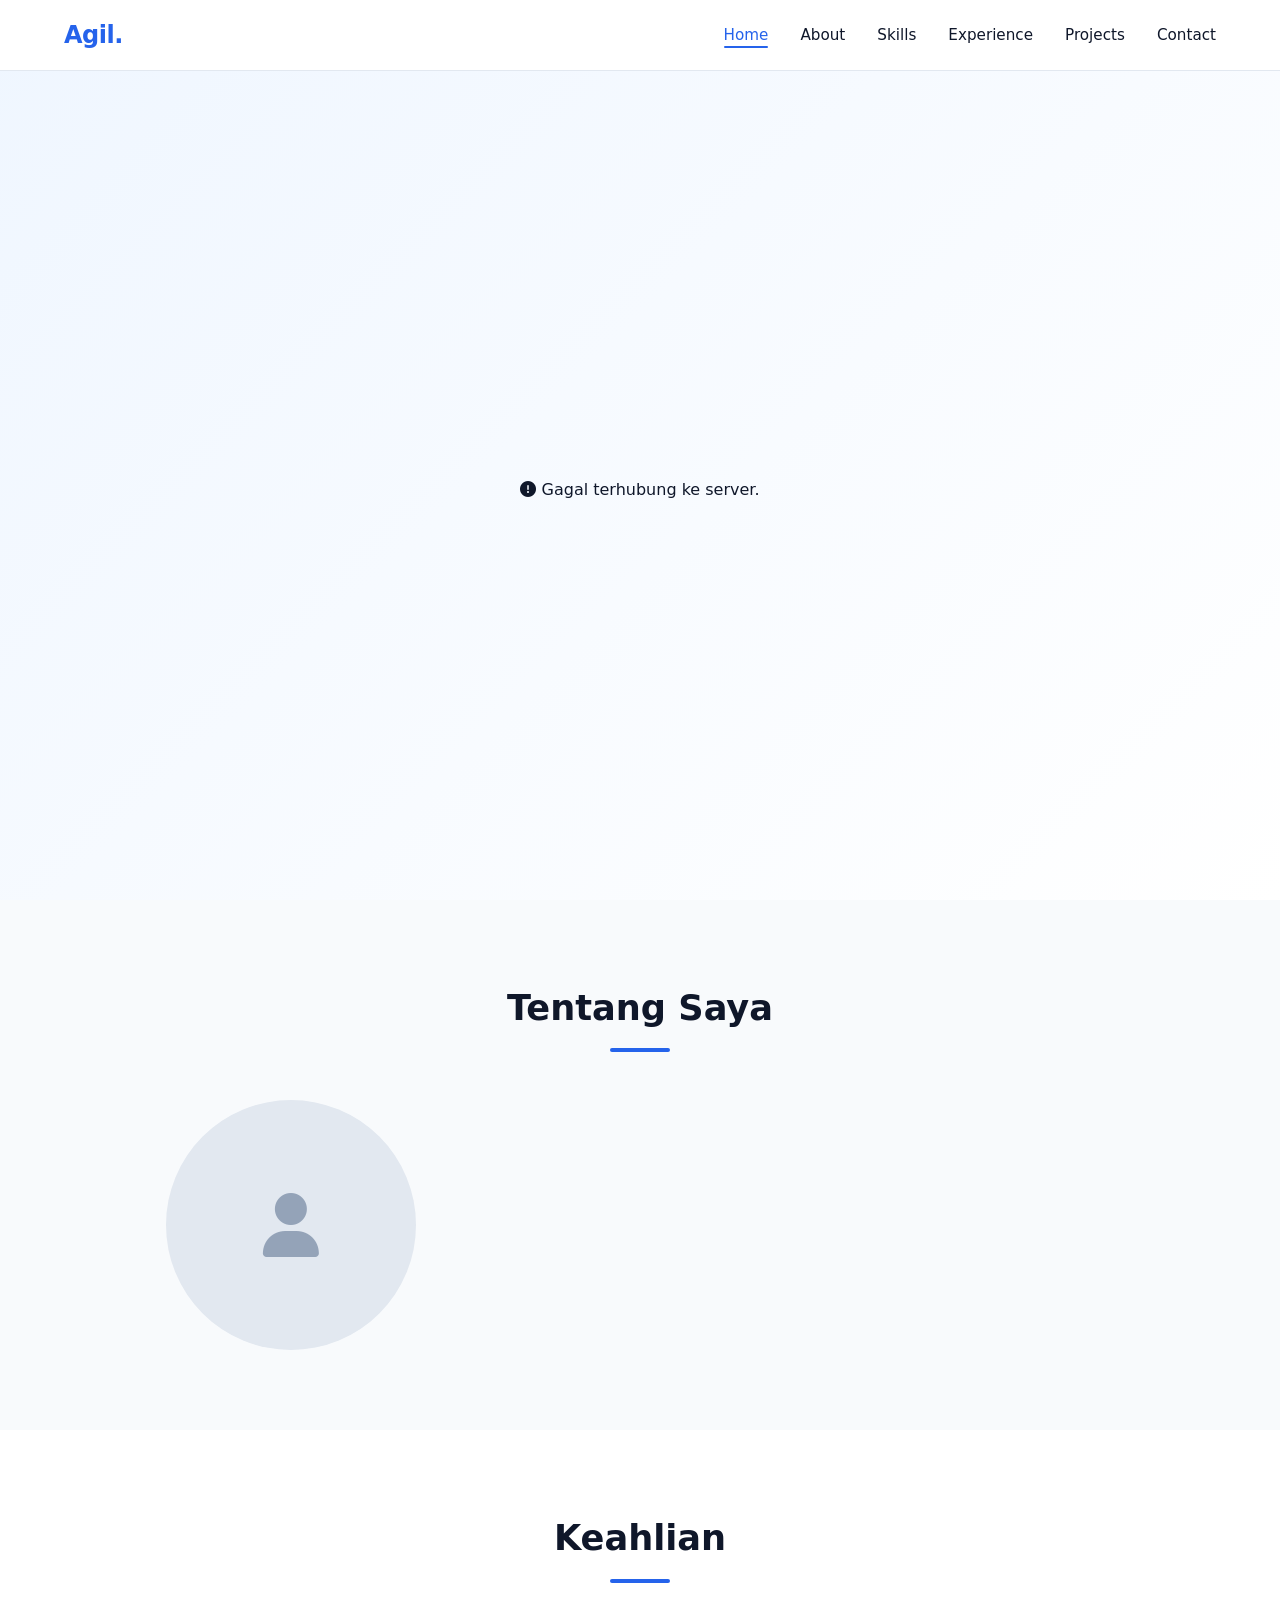
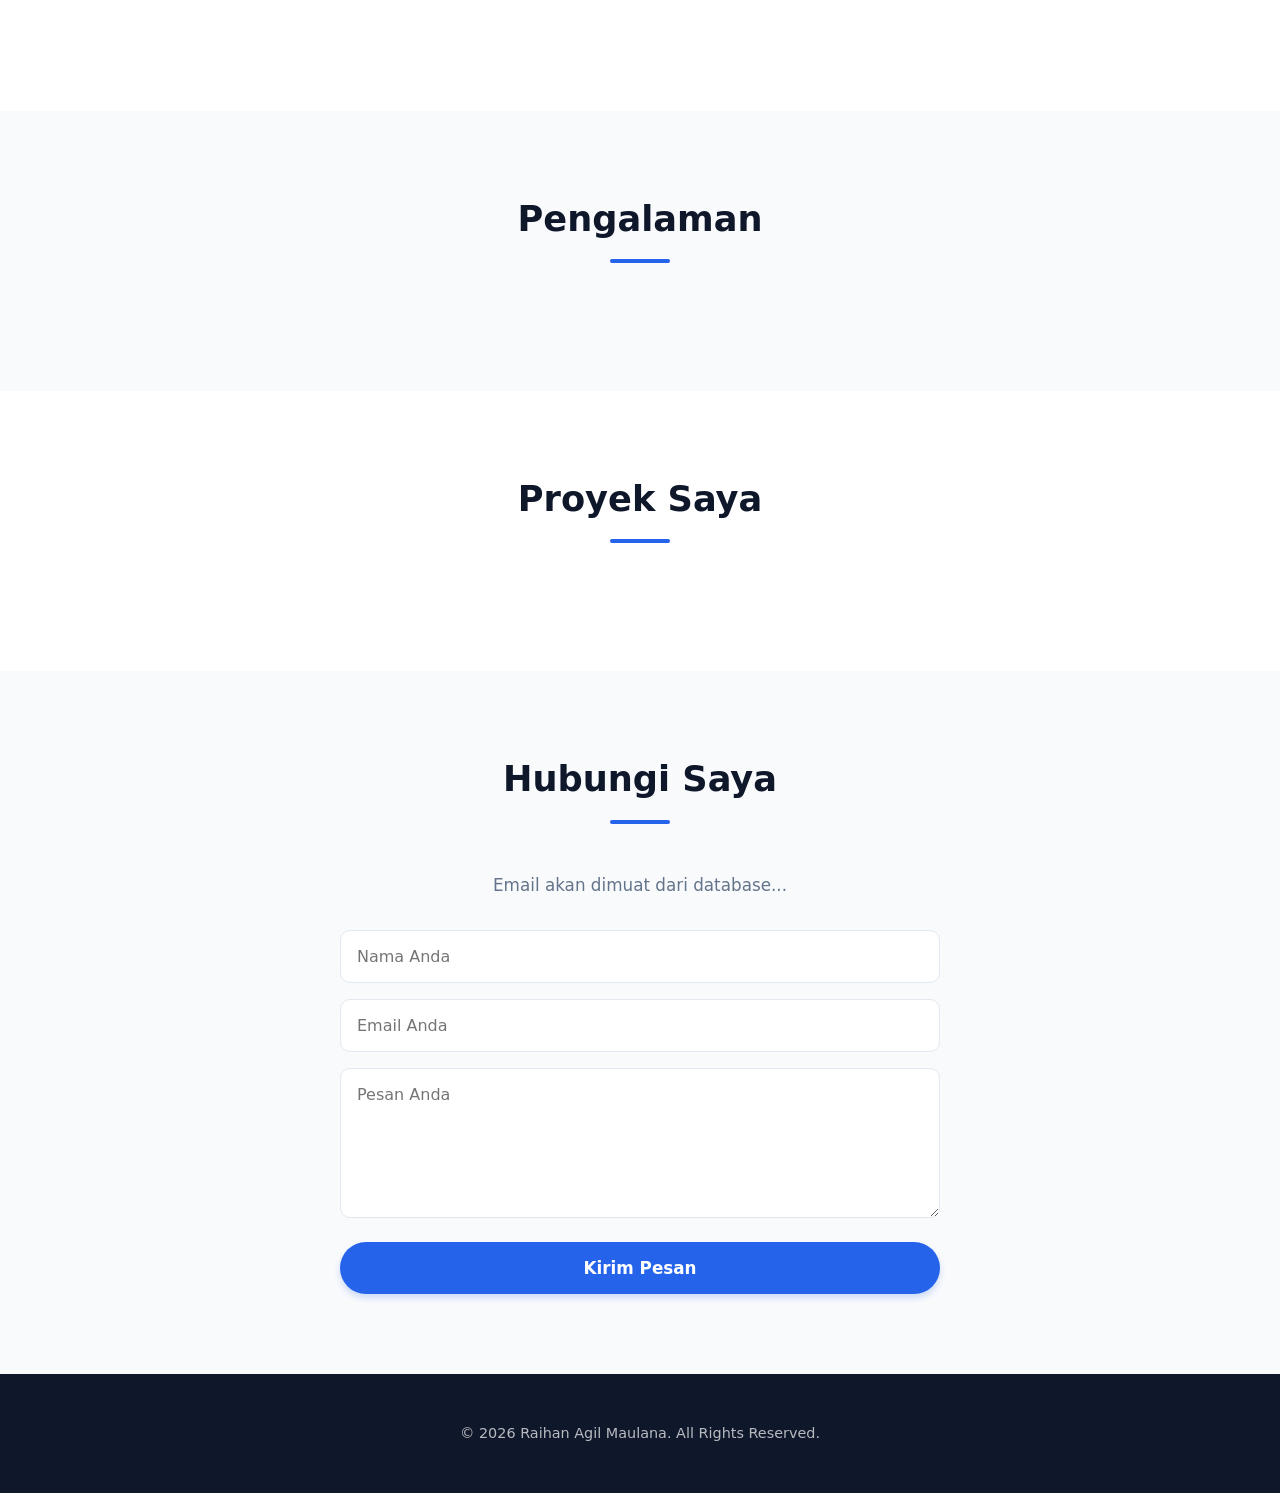
==== commit 922bc2eb: "last kayak e" ====
--- a/index.html
+++ b/index.html
@@ -5,7 +5,8 @@
     <meta name="viewport" content="width=device-width, initial-scale=1.0" />
     <title>Portofolio - Raihan Agil Maulana</title>
     <link rel="stylesheet" href="https://cdnjs.cloudflare.com/ajax/libs/font-awesome/6.4.0/css/all.min.css" />
-    <link rel="stylesheet" href="Frontend/utama/css/style.css" />
+    <link rel="icon" href="favicon.ico" type="image/x-icon">
+    <link rel="stylesheet" href="Frontend/utama/css/style.css" /> 
   </head>
   <body>
     <!-- Navbar -->
@@ -22,15 +23,14 @@
       <button class="hamburger" id="hamburger"><i class="fas fa-bars"></i></button>
     </nav>
 
-    <!-- Hero Section (Dinamis) -->
+    <!-- Hero Section -->
     <section class="hero" id="home">
       <div class="hero-content" id="hero-content">
-        <!-- Konten akan diisi oleh JS -->
         <div class="loading-skeleton">Memuat profil...</div>
       </div>
     </section>
 
-    <!-- About Section (Dinamis) -->
+    <!-- About Section -->
     <section id="about">
       <h2 class="section-title">Tentang Saya</h2>
       <div class="about-content">
@@ -44,7 +44,7 @@
       </div>
     </section>
 
-    <!-- Skills Section (Dinamis) -->
+    <!-- Skills Section -->
     <section id="skills" class="bg-white">
       <h2 class="section-title">Keahlian</h2>
       <div class="skills-grid" id="skills-container">
@@ -52,7 +52,7 @@
       </div>
     </section>
 
-    <!-- Experience Section (Dinamis) -->
+    <!-- Experience Section -->
     <section id="experience">
       <h2 class="section-title">Pengalaman</h2>
       <div class="timeline" id="experience-container">
@@ -60,38 +60,34 @@
       </div>
     </section>
 
-    <!-- Projects Section (Dinamis) -->
+    <!-- Projects Section (STRUKTUR BARU UNTUK OVERLAY) -->
     <section id="projects" class="bg-white">
       <h2 class="section-title">Proyek Saya</h2>
       <div class="projects-grid" id="projects-container">
-        <!-- Diisi oleh JS -->
+        <!-- Template Project Card akan di-render di sini oleh JS -->
       </div>
     </section>
 
-    <!-- Contact & Footer tetap statis atau bisa dibuat dinamis nanti -->
+    <!-- Contact Section -->
     <section id="contact">
       <h2 class="section-title">Hubungi Saya</h2>
       <div class="contact-container">
         <p id="contact-email-display">Email akan dimuat dari database...</p>
-        <form class="contact-form">
-          <input type="text" placeholder="Nama Anda" required />
-          <input type="email" placeholder="Email Anda" required />
-          <textarea placeholder="Pesan Anda" required></textarea>
-          <button type="submit" class="btn">Kirim Pesan</button>
+        <form class="contact-form" id="contactForm">
+          <input type="text" id="contactName" placeholder="Nama Anda" required />
+          <input type="email" id="contactEmail" placeholder="Email Anda" required />
+          <textarea id="contactMessage" placeholder="Pesan Anda" required></textarea>
+          <button type="submit" class="btn" id="sendBtn">Kirim Pesan</button>
         </form>
       </div>
     </section>
 
     <footer>
-      <div class="socials">
-        <a href="#"><i class="fab fa-github"></i></a>
-        <a href="#"><i class="fab fa-linkedin"></i></a>
-        <a href="#"><i class="fab fa-instagram"></i></a>
-      </div>
       <p>&copy; <span id="current-year"></span> Raihan Agil Maulana. All Rights Reserved.</p>
     </footer>
 
-    <!-- JavaScript Utama -->
+    <!-- Load API Config & Main Script -->
+    <script src="Frontend/admin/js/api.js"></script>
     <script src="Frontend/utama/js/script.js"></script>
   </body>
 </html>
--- a/Frontend/utama/css/style.css
+++ b/Frontend/utama/css/style.css
@@ -1,4 +1,6 @@
-/* === RESET & VARIABEL === */
+/* =========================================
+   1. RESET & VARIABEL GLOBAL
+   ========================================= */
 :root {
   --primary: #2563eb;
   --secondary: #1e40af;
@@ -7,25 +9,34 @@
   --text-dark: #0f172a;
   --text-gray: #64748b;
   --border: #e2e8f0;
+  --shadow-sm: 0 2px 4px rgba(0, 0, 0, 0.05);
+  --shadow-md: 0 4px 6px -1px rgba(0, 0, 0, 0.1);
+  --shadow-lg: 0 10px 15px -3px rgba(0, 0, 0, 0.1);
 }
 
 * {
   margin: 0;
   padding: 0;
   box-sizing: border-box;
-  font-family: "Segoe UI", system-ui, sans-serif;
-}
+  font-family: "Segoe UI", system-ui, -apple-system, sans-serif;
+}
+
 html {
   scroll-behavior: smooth;
-}
+  scroll-padding-top: 80px; /* Agar scroll tidak tertutup navbar */
+}
+
 body {
   background: var(--bg-light);
   color: var(--text-dark);
   line-height: 1.6;
   font-size: 16px;
-}
-
-/* === NAVBAR === */
+  overflow-x: hidden;
+}
+
+/* =========================================
+   2. NAVBAR
+   ========================================= */
 nav {
   position: fixed;
   top: 0;
@@ -33,44 +44,51 @@
   background: rgba(255, 255, 255, 0.95);
   backdrop-filter: blur(10px);
   z-index: 1000;
-  padding: 0.75rem 5%;
+  padding: 1rem 5%;
   display: flex;
   justify-content: space-between;
   align-items: center;
   border-bottom: 1px solid var(--border);
   transition: all 0.3s ease;
 }
+
 nav.scrolled {
-  box-shadow: 0 2px 10px rgba(0, 0, 0, 0.05);
-  padding: 0.5rem 5%;
-}
+  box-shadow: var(--shadow-md);
+  padding: 0.75rem 5%;
+}
+
 nav .logo {
-  font-size: 1.25rem;
-  font-weight: 700;
+  font-size: 1.5rem;
+  font-weight: 800;
   color: var(--primary);
   text-decoration: none;
-}
+  letter-spacing: -0.5px;
+}
+
 nav ul {
   display: flex;
   list-style: none;
-  gap: 1.5rem;
-}
+  gap: 2rem;
+}
+
 nav ul li a {
   text-decoration: none;
   color: var(--text-dark);
   font-weight: 500;
-  transition: 0.3s;
+  font-size: 0.95rem;
+  transition: color 0.3s;
   position: relative;
-  font-size: 0.95rem;
-}
+}
+
 nav ul li a:hover,
 nav ul li a.active {
   color: var(--primary);
 }
+
 nav ul li a.active::after {
   content: "";
   position: absolute;
-  bottom: -6px;
+  bottom: -4px;
   left: 0;
   width: 100%;
   height: 2px;
@@ -82,12 +100,14 @@
   display: none;
   background: none;
   border: none;
-  font-size: 1.25rem;
+  font-size: 1.5rem;
   color: var(--text-dark);
   cursor: pointer;
 }
 
-/* === HERO === */
+/* =========================================
+   3. HERO SECTION
+   ========================================= */
 .hero {
   min-height: 100vh;
   display: flex;
@@ -96,498 +116,624 @@
   text-align: center;
   padding: 0 1.5rem;
   background: linear-gradient(135deg, #eff6ff 0%, #ffffff 100%);
-}
+  padding-top: 80px;
+}
+
 .hero-content h4 {
-  color: var(--text-gray);
-  font-weight: 500;
+  color: var(--primary);
+  font-weight: 600;
   margin-bottom: 0.5rem;
-  font-size: 1rem;
-}
+  font-size: 1.1rem;
+  text-transform: uppercase;
+  letter-spacing: 1px;
+}
+
 .hero-content h1 {
-  font-size: 2.5rem;
+  font-size: 3rem;
   margin-bottom: 1rem;
   line-height: 1.2;
-}
-.hero-content h1 span {
-  color: var(--primary);
-}
+  color: var(--text-dark);
+}
+
 .hero-content p {
   max-width: 600px;
-  margin: 0 auto 1.5rem;
+  margin: 0 auto 2rem;
   color: var(--text-gray);
-  font-size: 1rem;
+  font-size: 1.1rem;
 }
 
 .btn {
   display: inline-block;
-  padding: 0.65rem 1.75rem;
+  padding: 0.8rem 2rem;
   background: var(--primary);
   color: white;
   text-decoration: none;
   border-radius: 50px;
   font-weight: 600;
-  transition: 0.3s;
+  transition: all 0.3s ease;
   border: none;
   cursor: pointer;
-  font-size: 0.95rem;
-}
+  font-size: 1rem;
+  box-shadow: 0 4px 6px rgba(37, 99, 235, 0.2);
+}
+
 .btn:hover {
   background: var(--secondary);
   transform: translateY(-2px);
-}
-
-/* === SECTIONS === */
+  box-shadow: 0 6px 12px rgba(37, 99, 235, 0.3);
+}
+
+.loading-skeleton {
+  color: var(--text-gray);
+  font-style: italic;
+}
+
+/* =========================================
+   4. SECTIONS UMUM
+   ========================================= */
 section {
-  padding: 4rem 10%;
-}
+  padding: 5rem 10%;
+}
+
 .bg-white {
   background: var(--bg-white);
 }
+
 .section-title {
   text-align: center;
-  font-size: 2rem;
-  margin-bottom: 2.5rem;
-}
+  font-size: 2.2rem;
+  margin-bottom: 3rem;
+  color: var(--text-dark);
+}
+
 .section-title::after {
   content: "";
   display: block;
-  width: 50px;
-  height: 3px;
+  width: 60px;
+  height: 4px;
   background: var(--primary);
-  margin: 0.5rem auto 0;
-  border-radius: 2px;
-}
-
-/* === ABOUT === */
+  margin: 0.75rem auto 0;
+  border-radius: 4px;
+}
+
+/* =========================================
+   5. ABOUT SECTION
+   ========================================= */
 .about-content {
   display: flex;
-  gap: 2.5rem;
+  gap: 3rem;
   align-items: center;
   flex-wrap: wrap;
 }
+
 .about-img {
   flex: 1;
-  min-width: 200px;
+  min-width: 250px;
   text-align: center;
 }
-.about-img .placeholder-img {
-  width: 100%;
-  max-width: 250px;
+
+.placeholder-img {
+  width: 250px;
   height: 250px;
-  background: #e2e8f0;
-  border-radius: 15px;
+  background: var(--border);
+  border-radius: 50%;
   display: inline-flex;
   align-items: center;
   justify-content: center;
-  font-size: 3rem;
+  font-size: 4rem;
   color: #94a3b8;
-}
+  margin: 0 auto;
+}
+
+#profile-photo {
+  width: 250px;
+  height: 250px;
+  object-fit: cover;
+  border-radius: 50%;
+  box-shadow: var(--shadow-lg);
+  display: none; /* Diatur via JS */
+}
+
 .about-text {
   flex: 2;
-  min-width: 250px;
-}
+  min-width: 300px;
+}
+
 .about-text h3 {
-  font-size: 1.5rem;
-  margin-bottom: 0.75rem;
-}
+  font-size: 1.8rem;
+  margin-bottom: 1rem;
+  color: var(--primary);
+}
+
 .about-text p {
   color: var(--text-gray);
-  margin-bottom: 1.25rem;
-  font-size: 0.95rem;
-}
-
-/* === SKILLS === */
+  margin-bottom: 1rem;
+  font-size: 1.05rem;
+}
+
+/* =========================================
+   6. SKILLS SECTION
+   ========================================= */
 .skills-grid {
   display: grid;
-  grid-template-columns: repeat(auto-fit, minmax(130px, 1fr));
-  gap: 1.25rem;
-}
+  grid-template-columns: repeat(auto-fit, minmax(140px, 1fr));
+  gap: 1.5rem;
+}
+
 .skill-card {
   background: var(--bg-white);
-  padding: 1.5rem;
-  border-radius: 12px;
+  padding: 2rem 1.5rem;
+  border-radius: 16px;
   text-align: center;
-  box-shadow: 0 2px 4px rgba(0, 0, 0, 0.05);
-  transition: 0.3s;
-}
+  box-shadow: var(--shadow-sm);
+  transition: all 0.3s ease;
+  border: 1px solid transparent;
+}
+
 .skill-card:hover {
-  transform: translateY(-3px);
-  box-shadow: 0 6px 12px rgba(0, 0, 0, 0.08);
-}
+  transform: translateY(-5px);
+  box-shadow: var(--shadow-md);
+  border-color: var(--primary);
+}
+
 .skill-card i {
-  font-size: 2rem;
-  color: var(--primary);
-  margin-bottom: 0.75rem;
-}
+  font-size: 2.5rem;
+  color: var(--primary);
+  margin-bottom: 1rem;
+  display: block;
+}
+
 .skill-card h4 {
-  font-size: 0.95rem;
-}
-
-/* === TIMELINE (EXPERIENCE) === */
+  font-size: 1rem;
+  color: var(--text-dark);
+}
+
+/* =========================================
+   7. TIMELINE (EXPERIENCE)
+   ========================================= */
 .timeline {
   position: relative;
-  max-width: 700px;
+  max-width: 800px;
   margin: 0 auto;
-  padding-left: 1.75rem;
-}
+  padding-left: 2rem;
+}
+
 .timeline::before {
   content: "";
   position: absolute;
   left: 0;
   top: 0;
-  width: 2px;
+  width: 3px;
   height: 100%;
-  background: var(--primary);
-  border-radius: 2px;
-}
+  background: var(--border);
+  border-radius: 3px;
+}
+
 .timeline-item {
   position: relative;
-  padding-bottom: 2rem;
-  padding-left: 1.5rem;
-}
+  padding-bottom: 2.5rem;
+  padding-left: 2rem;
+}
+
 .timeline-item:last-child {
   padding-bottom: 0;
 }
+
 .timeline-dot {
   position: absolute;
-  left: -1.9rem;
-  top: 0.4rem;
-  width: 14px;
-  height: 14px;
+  left: -0.65rem;
+  top: 0.5rem;
+  width: 16px;
+  height: 16px;
   border-radius: 50%;
   background: var(--primary);
   border: 3px solid var(--bg-light);
   box-shadow: 0 0 0 2px var(--primary);
 }
+
 .timeline-content {
   background: var(--bg-white);
-  padding: 1.25rem;
-  border-radius: 10px;
-  box-shadow: 0 2px 4px rgba(0, 0, 0, 0.05);
-  transition: 0.3s;
-}
+  padding: 1.5rem;
+  border-radius: 12px;
+  box-shadow: var(--shadow-sm);
+  transition: all 0.3s ease;
+  border: 1px solid var(--border);
+}
+
 .timeline-content:hover {
-  transform: translateX(4px);
-  box-shadow: 0 4px 8px rgba(0, 0, 0, 0.08);
-}
+  transform: translateX(5px);
+  box-shadow: var(--shadow-md);
+  border-color: var(--primary);
+}
+
 .timeline-date {
   display: inline-block;
   background: #eff6ff;
   color: var(--primary);
-  padding: 0.2rem 0.6rem;
-  border-radius: 15px;
+  padding: 0.3rem 0.8rem;
+  border-radius: 20px;
+  font-size: 0.8rem;
+  font-weight: 600;
+  margin-bottom: 0.5rem;
+}
+
+.timeline-content h3 {
+  font-size: 1.2rem;
+  margin-bottom: 0.3rem;
+  color: var(--text-dark);
+}
+
+.timeline-content h4 {
+  color: var(--text-gray);
+  font-size: 0.95rem;
+  font-weight: 500;
+  margin-bottom: 0.8rem;
+}
+
+.timeline-content p {
+  color: var(--text-gray);
+  font-size: 0.95rem;
+  line-height: 1.6;
+}
+
+/* =========================================
+   8. PROJECTS SECTION (FIXED OVERLAY)
+   ========================================= */
+.projects-grid {
+  display: grid;
+  grid-template-columns: repeat(auto-fit, minmax(320px, 1fr));
+  gap: 2rem;
+}
+
+.project-card {
+  background: var(--bg-white);
+  border-radius: 16px;
+  overflow: hidden;
+  box-shadow: var(--shadow-sm);
+  transition: all 0.3s ease;
+  display: flex;
+  flex-direction: column;
+  border: 1px solid var(--border);
+}
+
+.project-card:hover {
+  transform: translateY(-5px);
+  box-shadow: var(--shadow-lg);
+  border-color: var(--primary);
+}
+
+.project-img-wrapper {
+  position: relative;
+  height: 220px;
+  width: 100%;
+  overflow: hidden;
+}
+
+.project-img {
+  width: 100%;
+  height: 100%;
+  object-fit: cover;
+  transition: transform 0.5s ease;
+}
+
+.project-card:hover .project-img {
+  transform: scale(1.05);
+}
+
+/* Overlay Gradasi agar tulisan terbaca jelas */
+.project-overlay {
+  position: absolute;
+  bottom: 0;
+  left: 0;
+  width: 100%;
+  height: 70%;
+  background: linear-gradient(to top, rgba(0,0,0,0.9) 0%, rgba(0,0,0,0.4) 50%, transparent 100%);
+  display: flex;
+  align-items: flex-end;
+  padding: 1.5rem;
+  pointer-events: none;
+}
+
+.project-title-overlay {
+  color: white;
+  font-size: 1.3rem;
+  font-weight: 700;
+  margin: 0;
+  text-shadow: 0 2px 4px rgba(0,0,0,0.6);
+  line-height: 1.3;
+}
+
+.project-info {
+  padding: 1.5rem;
+  flex-grow: 1;
+  display: flex;
+  flex-direction: column;
+}
+
+.project-info p {
+  color: var(--text-gray);
+  font-size: 0.95rem;
+  margin-bottom: 1.25rem;
+  line-height: 1.6;
+  
+  /* Memotong teks jika terlalu panjang (Clamp) */
+  display: -webkit-box;
+  line-clamp: 3;
+  -webkit-line-clamp: 3;
+  -webkit-box-orient: vertical;
+  overflow: hidden;
+}
+
+.project-tags {
+  display: flex;
+  gap: 0.5rem;
+  flex-wrap: wrap;
+  margin-top: auto;
+  margin-bottom: 1.25rem;
+}
+
+.project-tags span {
+  background: #eff6ff;
+  color: var(--primary);
+  padding: 0.3rem 0.8rem;
+  border-radius: 20px;
   font-size: 0.75rem;
   font-weight: 600;
-  margin-bottom: 0.4rem;
-}
-.timeline-content h3 {
-  font-size: 1.05rem;
-  margin-bottom: 0.2rem;
-}
-.timeline-content h4 {
-  color: var(--text-gray);
-  font-size: 0.9rem;
-  font-weight: 500;
-  margin-bottom: 0.6rem;
-}
-.timeline-content p {
-  color: var(--text-gray);
-  font-size: 0.9rem;
-}
-
-/* === PROJECTS === */
-.projects-grid {
-  display: grid;
-  grid-template-columns: repeat(auto-fit, minmax(280px, 1fr));
-  gap: 1.75rem;
-}
-.project-card {
-  background: var(--bg-white);
-  border-radius: 12px;
-  overflow: hidden;
-  box-shadow: 0 2px 4px rgba(0, 0, 0, 0.05);
-  transition: 0.3s;
-}
-.project-card:hover {
-  transform: translateY(-3px);
-  box-shadow: 0 6px 12px rgba(0, 0, 0, 0.08);
-}
-.project-img {
-  height: 160px;
-  background: #e2e8f0;
-  display: flex;
-  align-items: center;
-  justify-content: center;
-  color: var(--text-gray);
-  font-size: 2.5rem;
-}
-.project-info {
-  padding: 1.25rem;
-}
-.project-info h3 {
-  margin-bottom: 0.4rem;
-  font-size: 1.1rem;
-}
-.project-info p {
-  color: var(--text-gray);
-  font-size: 0.9rem;
-  margin-bottom: 0.9rem;
-}
-.project-tags {
-  display: flex;
-  gap: 0.4rem;
-  flex-wrap: wrap;
-  margin-bottom: 1.25rem;
-}
-.project-tags span {
-  background: #eff6ff;
-  color: var(--primary);
-  padding: 0.2rem 0.6rem;
-  border-radius: 15px;
-  font-size: 0.75rem;
-  font-weight: 600;
-}
+}
+
 .project-links a {
   text-decoration: none;
   color: var(--primary);
   font-weight: 600;
-  margin-right: 0.9rem;
-  font-size: 0.9rem;
-}
-
-/* === CONTACT === */
+  font-size: 0.95rem;
+  display: inline-flex;
+  align-items: center;
+  gap: 0.4rem;
+  transition: gap 0.2s ease;
+}
+
+.project-links a:hover {
+  gap: 0.7rem;
+}
+
+/* =========================================
+   9. CONTACT SECTION
+   ========================================= */
 .contact-container {
-  max-width: 500px;
+  max-width: 600px;
   margin: 0 auto;
   text-align: center;
 }
-.contact-container p {
+
+.contact-container > p {
   color: var(--text-gray);
-  margin-bottom: 1.75rem;
-  font-size: 0.95rem;
-}
+  margin-bottom: 2rem;
+  font-size: 1.05rem;
+}
+
 .contact-form input,
 .contact-form textarea {
   width: 100%;
-  padding: 0.85rem;
-  margin-bottom: 0.9rem;
+  padding: 1rem;
+  margin-bottom: 1rem;
   border: 1px solid var(--border);
-  border-radius: 8px;
-  font-size: 0.95rem;
+  border-radius: 10px;
+  font-size: 1rem;
   outline: none;
-  transition: 0.3s;
-}
+  transition: all 0.3s ease;
+  background: var(--bg-white);
+}
+
 .contact-form input:focus,
 .contact-form textarea:focus {
   border-color: var(--primary);
-}
+  box-shadow: 0 0 0 3px rgba(37, 99, 235, 0.1);
+}
+
 .contact-form textarea {
-  min-height: 120px;
+  min-height: 150px;
   resize: vertical;
 }
+
 .contact-form button {
   width: 100%;
-}
-
-/* === FOOTER === */
+  padding: 1rem;
+  font-size: 1.05rem;
+}
+
+/* =========================================
+   10. FOOTER
+   ========================================= */
 footer {
   background: var(--text-dark);
   color: white;
   text-align: center;
-  padding: 1.75rem;
-}
+  padding: 3rem 1.5rem;
+}
+
 footer .socials {
-  margin-bottom: 0.9rem;
-}
+  margin-bottom: 1.5rem;
+  display: flex;
+  justify-content: center;
+  gap: 1.5rem;
+}
+
 footer .socials a {
   color: white;
-  font-size: 1.25rem;
-  margin: 0 0.4rem;
-  transition: 0.3s;
+  font-size: 1.5rem;
+  transition: all 0.3s ease;
   text-decoration: none;
-}
+  opacity: 0.8;
+}
+
 footer .socials a:hover {
   color: var(--primary);
-}
+  opacity: 1;
+  transform: translateY(-3px);
+}
+
 footer p {
   font-size: 0.9rem;
-}
-
-/* === RESPONSIVE === */
+  opacity: 0.7;
+}
+
+/* =========================================
+   11. RESPONSIVE DESIGN
+   ========================================= */
+
+/* Tablet & Small Laptop */
 @media (max-width: 1024px) {
   section {
-    padding: 3.5rem 8%;
-  }
+    padding: 4rem 8%;
+  }
+  
   .hero-content h1 {
-    font-size: 2.2rem;
-  }
+    font-size: 2.5rem;
+  }
+  
   .section-title {
-    font-size: 1.85rem;
-  }
-}
-
+    font-size: 2rem;
+  }
+  
+  .projects-grid {
+    grid-template-columns: repeat(auto-fit, minmax(280px, 1fr));
+  }
+}
+
+/* Mobile Devices */
 @media (max-width: 768px) {
+  /* Navbar Mobile */
   nav ul {
     position: fixed;
-    top: 60px;
+    top: 70px;
     right: -100%;
-    width: 65%;
-    height: 100vh;
+    width: 70%;
+    height: calc(100vh - 70px);
     background: white;
     flex-direction: column;
-    padding: 1.5rem;
+    padding: 2rem;
     box-shadow: -5px 0 15px rgba(0, 0, 0, 0.1);
     transition: right 0.3s ease;
-    gap: 1rem;
-  }
+    gap: 1.5rem;
+    z-index: 999;
+  }
+  
   nav ul.active {
     right: 0;
   }
-  nav .logo {
-    font-size: 1.1rem;
-  }
-  nav ul li a {
-    font-size: 0.9rem;
-  }
+  
   .hamburger {
     display: block;
-  }
-
+    z-index: 1001;
+  }
+  
+  /* Layout Adjustments */
+  section {
+    padding: 3rem 5%;
+  }
+  
   .hero {
     min-height: 90vh;
-  }
+    padding-top: 100px;
+  }
+  
   .hero-content h1 {
-    font-size: 1.9rem;
-  }
+    font-size: 2rem;
+  }
+  
   .hero-content p {
-    font-size: 0.95rem;
-  }
-
-  section {
-    padding: 3rem 5%;
-  }
+    font-size: 1rem;
+  }
+  
   .section-title {
-    font-size: 1.75rem;
-  }
-
+    font-size: 1.8rem;
+    margin-bottom: 2rem;
+  }
+  
+  /* About Section Mobile */
   .about-content {
+    flex-direction: column;
+    text-align: center;
     gap: 2rem;
   }
-  .about-img .placeholder-img {
-    max-width: 200px;
+  
+  .placeholder-img, #profile-photo {
+    width: 200px;
     height: 200px;
   }
-  .about-text h3 {
-    font-size: 1.35rem;
-  }
-
+  
+  /* Skills Mobile */
   .skills-grid {
-    grid-template-columns: repeat(auto-fit, minmax(110px, 1fr));
+    grid-template-columns: repeat(2, 1fr);
     gap: 1rem;
   }
+  
   .skill-card {
-    padding: 1.25rem;
-  }
-  .skill-card i {
-    font-size: 1.75rem;
-  }
-
+    padding: 1.5rem 1rem;
+  }
+  
+  /* Timeline Mobile */
   .timeline {
-    padding-left: 1.4rem;
-  }
+    padding-left: 1.5rem;
+  }
+  
   .timeline-dot {
-    left: -1.6rem;
-    width: 12px;
-    height: 12px;
-  }
+    left: -0.55rem;
+    width: 14px;
+    height: 14px;
+  }
+  
   .timeline-item {
-    padding-left: 1.2rem;
-    padding-bottom: 1.75rem;
-  }
-  .timeline-content {
-    padding: 1rem;
-  }
-  .timeline-content h3 {
-    font-size: 1rem;
-  }
-  .timeline-content p {
-    font-size: 0.85rem;
-  }
-
+    padding-left: 1.5rem;
+  }
+  
+  /* Projects Mobile */
   .projects-grid {
     grid-template-columns: 1fr;
     gap: 1.5rem;
   }
-  .project-img {
-    height: 150px;
-  }
-  .project-info {
-    padding: 1.1rem;
-  }
-
-  .contact-container {
-    padding: 0 1rem;
-  }
-  .contact-form input,
-  .contact-form textarea {
-    padding: 0.75rem;
-    font-size: 0.9rem;
-  }
-
-  footer {
-    padding: 1.5rem;
-  }
-  footer .socials a {
+  
+  .project-img-wrapper {
+    height: 200px;
+  }
+  
+  .project-title-overlay {
     font-size: 1.1rem;
-    margin: 0 0.3rem;
-  }
-}
-
+  }
+}
+
+/* Very Small Mobile */
 @media (max-width: 480px) {
   .hero-content h1 {
     font-size: 1.75rem;
   }
-  .hero-content h4 {
+  
+  .btn {
+    padding: 0.7rem 1.5rem;
     font-size: 0.9rem;
   }
-  .btn {
-    padding: 0.6rem 1.5rem;
-    font-size: 0.9rem;
-  }
-
-  section {
-    padding: 2.5rem 4%;
-  }
-  .section-title {
-    font-size: 1.6rem;
-  }
-
-  .about-text h3 {
-    font-size: 1.25rem;
-  }
-  .about-text p {
-    font-size: 0.9rem;
-  }
-
+  
   .skills-grid {
     grid-template-columns: repeat(2, 1fr);
   }
-
+  
+  .skill-card i {
+    font-size: 2rem;
+  }
+  
   .timeline-content h3 {
-    font-size: 0.95rem;
-  }
-  .timeline-content h4 {
-    font-size: 0.85rem;
-  }
-
-  .project-info h3 {
     font-size: 1.05rem;
   }
-  .project-info p {
-    font-size: 0.85rem;
-  }
-  .project-tags span {
-    font-size: 0.7rem;
-    padding: 0.15rem 0.5rem;
-  }
-}
+  
+  .project-info {
+    padding: 1.25rem;
+  }
+  
+  footer .socials {
+    gap: 1rem;
+  }
+  
+  footer .socials a {
+    font-size: 1.25rem;
+  }
+}
